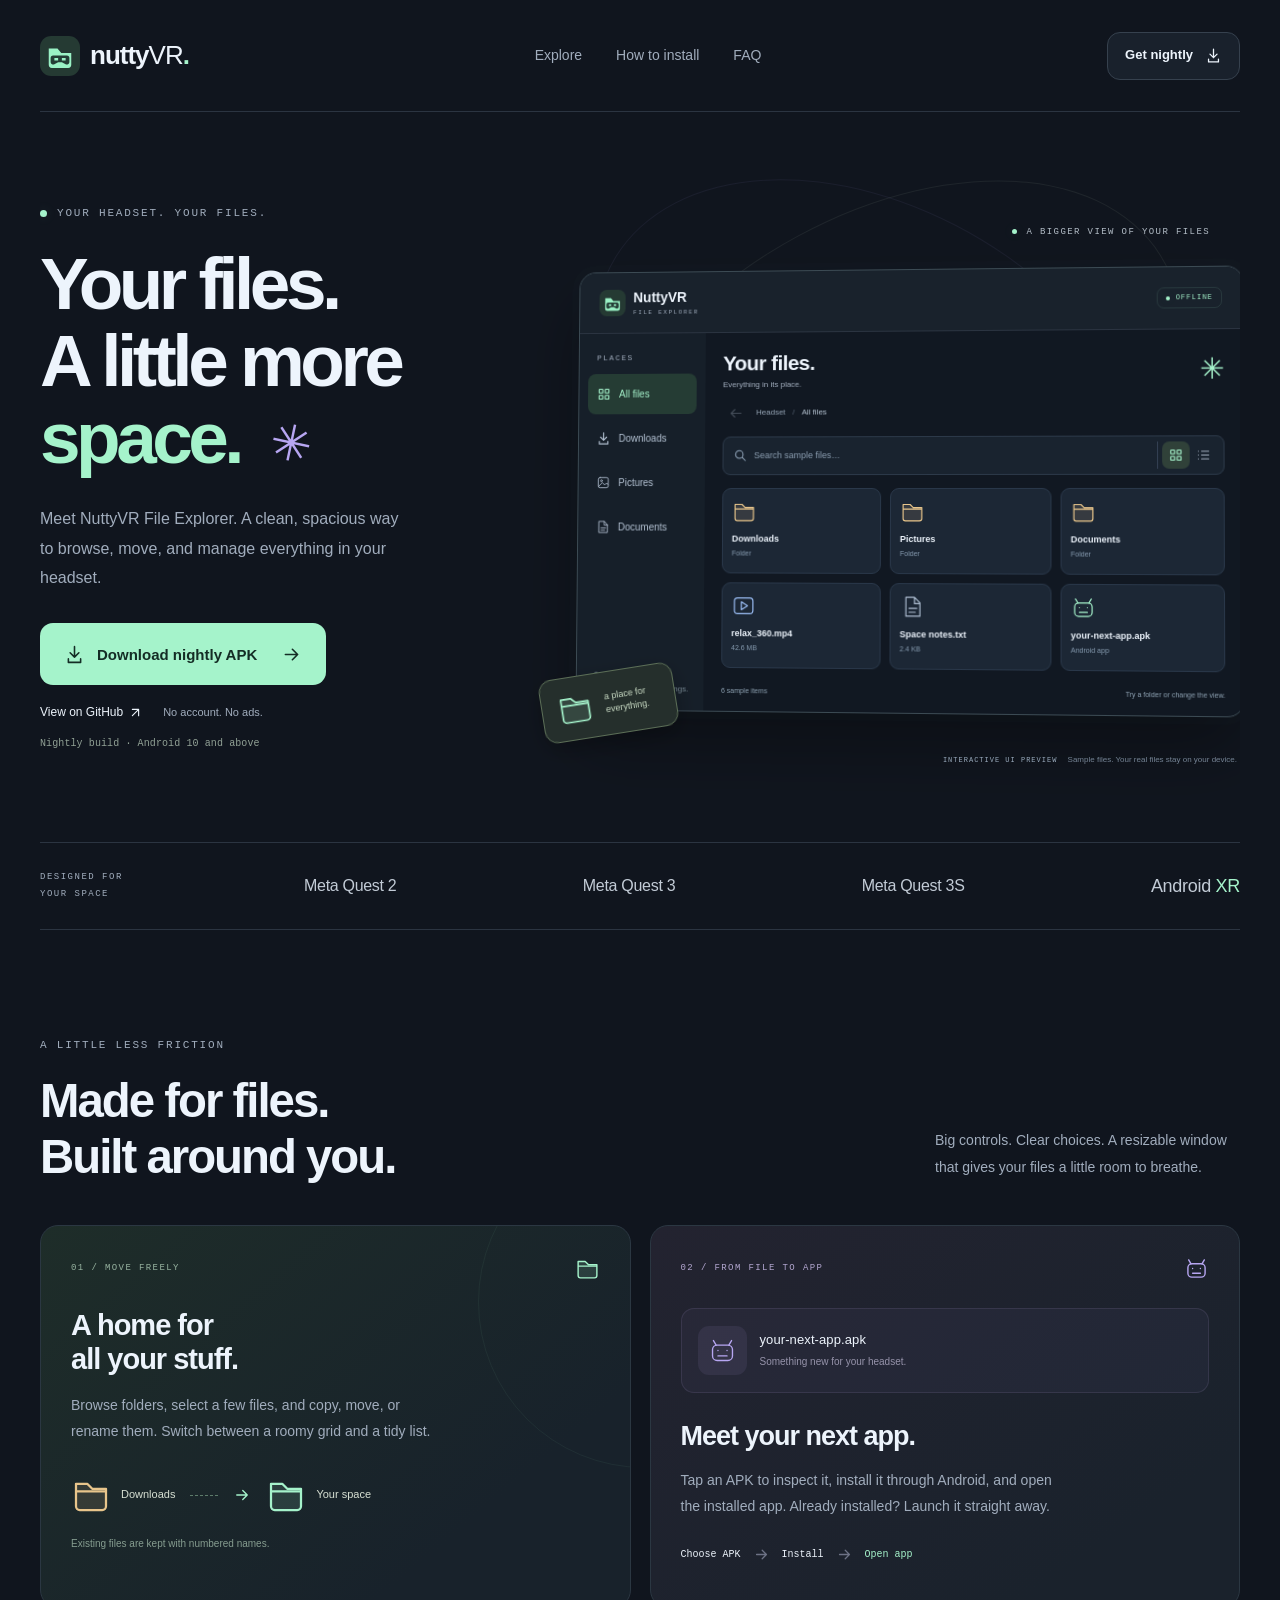
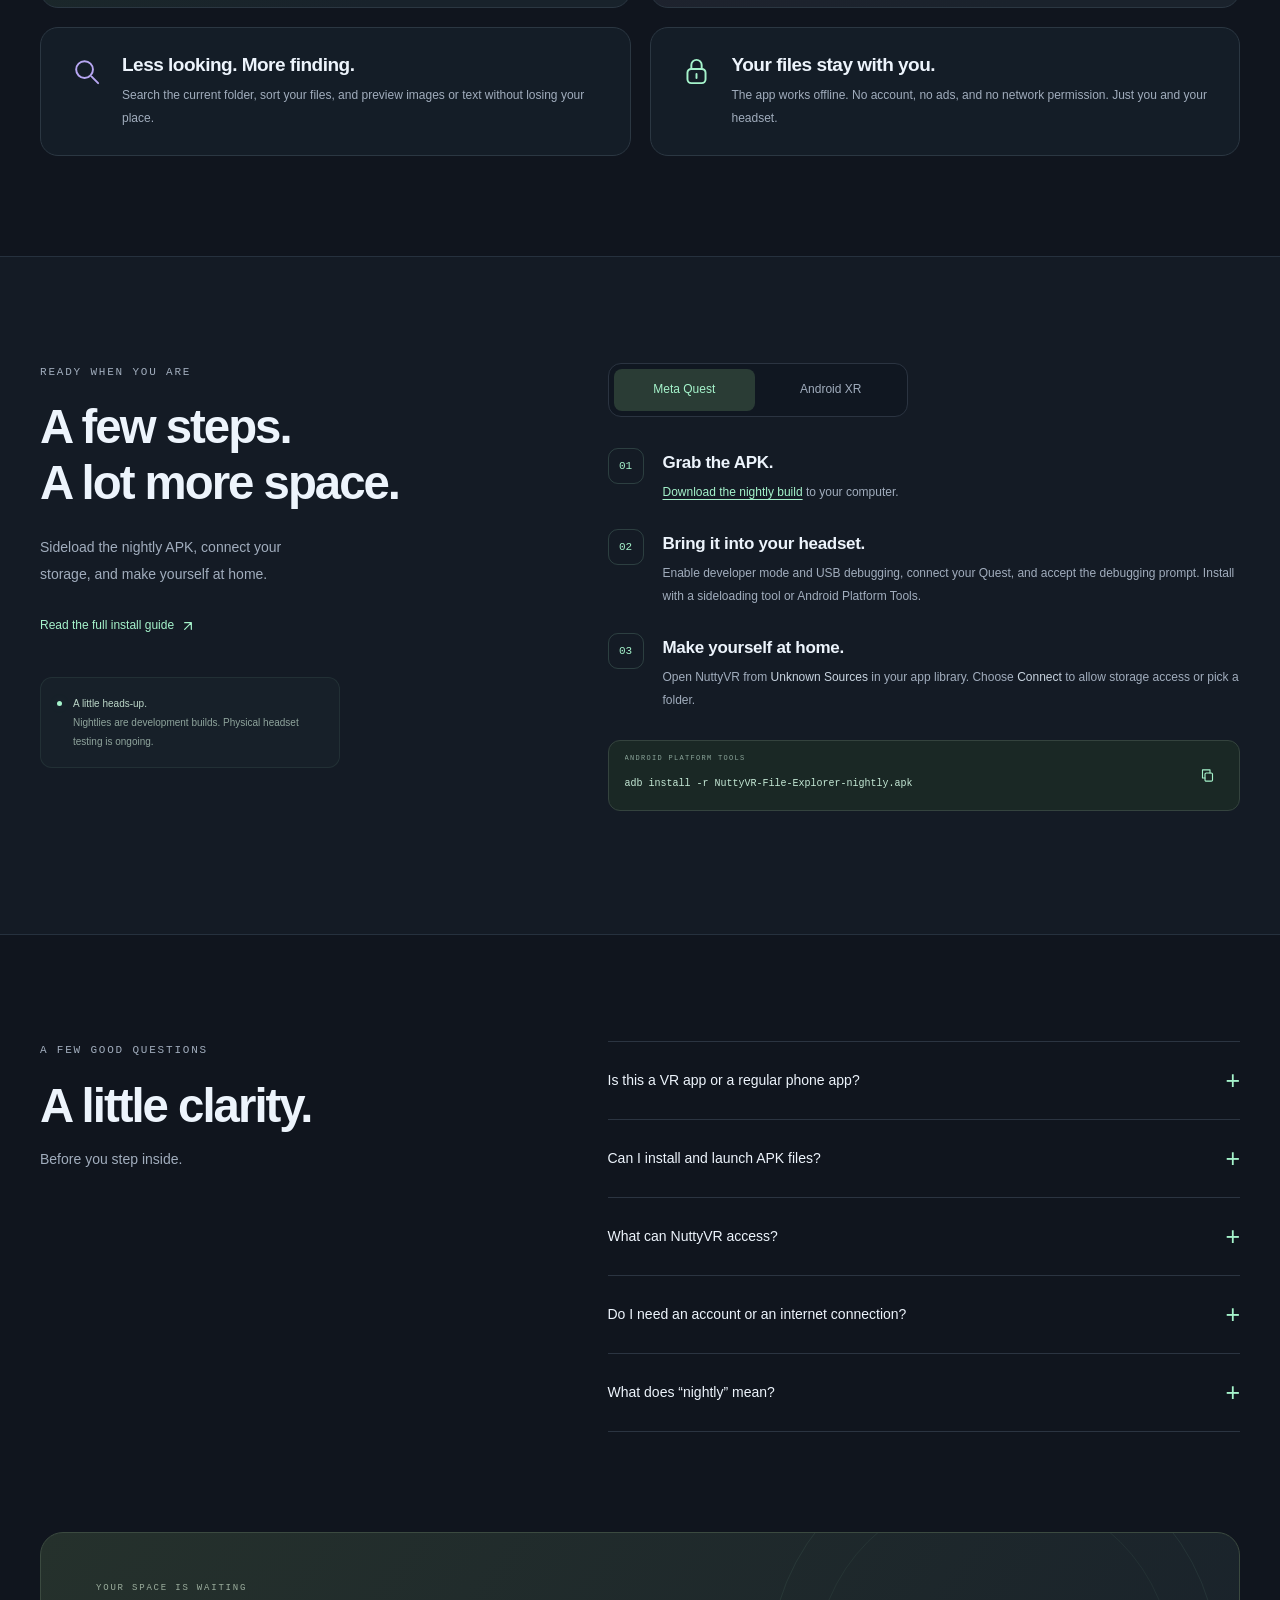
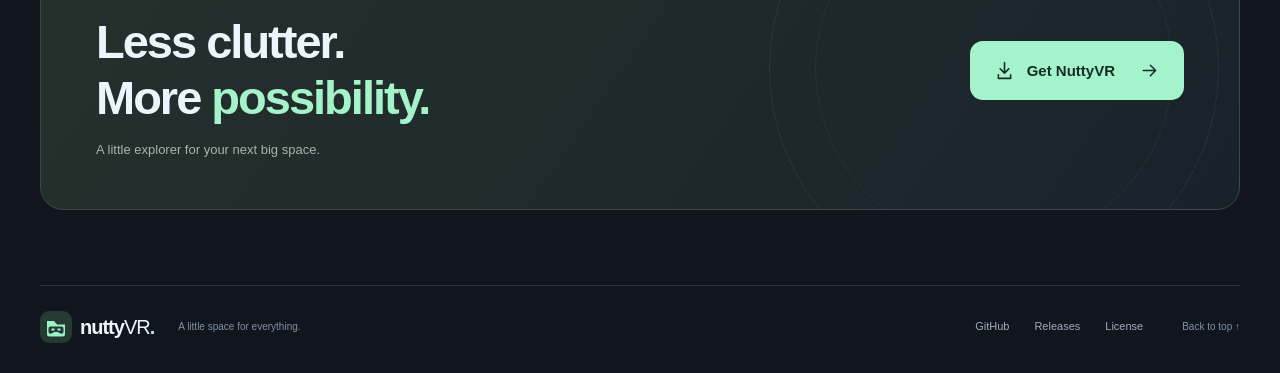
==== website/index.html @ d4c32856 "Add NuttyVR download website and GitHub Pages deployment" ====
<!doctype html>
<html lang="en">
<head>
  <meta charset="utf-8">
  <meta name="viewport" content="width=device-width, initial-scale=1">
  <meta name="theme-color" content="#10151e">
  <meta name="description" content="Meet NuttyVR File Explorer. A spacious Android file manager designed for Meta Quest and Android XR, with APK installation, previews, and a clean VR-friendly interface.">
  <meta property="og:type" content="website">
  <meta property="og:title" content="NuttyVR File Explorer — a little more space.">
  <meta property="og:description" content="Your headset. Your files. Download the NuttyVR nightly APK and make a little room for everything.">
  <meta property="og:url" content="https://nuttyinc578.github.io/the-nuttyVR-file-explore/">
  <meta name="twitter:card" content="summary">
  <meta http-equiv="Content-Security-Policy" content="default-src 'self'; script-src 'self'; style-src 'self'; img-src 'self' data:; connect-src https://api.github.com; base-uri 'self'; form-action 'none'">
  <title>NuttyVR File Explorer — a little more space.</title>
  <link rel="canonical" href="https://nuttyinc578.github.io/the-nuttyVR-file-explore/">
  <link rel="icon" href="assets/mark.svg" type="image/svg+xml">
  <link rel="stylesheet" href="styles.css">
  <script src="app.js" defer></script>
</head>
<body>
  <a class="skip-link" href="#main">Skip to content</a>
  <svg class="svg-library" xmlns="http://www.w3.org/2000/svg" aria-hidden="true">
    <symbol id="i-arrow" viewBox="0 0 24 24"><path d="M5 12h14m-6-6 6 6-6 6"/></symbol>
    <symbol id="i-external" viewBox="0 0 24 24"><path d="M7 17 17 7M7 7h10v10"/></symbol>
    <symbol id="i-download" viewBox="0 0 24 24"><path d="M12 3v12m-5-5 5 5 5-5M5 17v4h14v-4"/></symbol>
    <symbol id="i-folder" viewBox="0 0 32 32"><path class="icon-fill" d="M4 7h9l4 4h11v14a3 3 0 0 1-3 3H7a3 3 0 0 1-3-3Z"/><path d="M4 13h24M4 10V7h9l4 4h11v14a3 3 0 0 1-3 3H7a3 3 0 0 1-3-3Z"/></symbol>
    <symbol id="i-image" viewBox="0 0 32 32"><rect x="5" y="5" width="22" height="22" rx="4"/><circle cx="12" cy="12" r="2"/><path d="m6 24 8-8 5 5 4-4 4 4"/></symbol>
    <symbol id="i-video" viewBox="0 0 32 32"><rect x="4" y="6" width="24" height="20" rx="4"/><path d="m13 11 8 5-8 5Z"/></symbol>
    <symbol id="i-file" viewBox="0 0 32 32"><path d="M8 4h11l7 7v17H8ZM19 4v8h7M12 18h10m-10 5h8"/></symbol>
    <symbol id="i-apk" viewBox="0 0 32 32"><rect x="5" y="10" width="22" height="17" rx="5"/><path d="m9 10-3-5m17 5 3-5M11 16h.01M21 16h.01M11 22h10"/></symbol>
    <symbol id="i-search" viewBox="0 0 24 24"><circle cx="10.5" cy="10.5" r="6.5"/><path d="m16 16 5 5"/></symbol>
    <symbol id="i-grid" viewBox="0 0 24 24"><rect x="4" y="4" width="6" height="6" rx="1"/><rect x="14" y="4" width="6" height="6" rx="1"/><rect x="4" y="14" width="6" height="6" rx="1"/><rect x="14" y="14" width="6" height="6" rx="1"/></symbol>
    <symbol id="i-list" viewBox="0 0 24 24"><path d="M9 6h11M9 12h11M9 18h11M4 6h.01M4 12h.01M4 18h.01"/></symbol>
    <symbol id="i-back" viewBox="0 0 24 24"><path d="M20 12H4m6-6-6 6 6 6"/></symbol>
    <symbol id="i-copy" viewBox="0 0 24 24"><rect x="8" y="8" width="12" height="13" rx="2"/><path d="M16 8V3H4v13h4"/></symbol>
    <symbol id="i-check" viewBox="0 0 24 24"><path d="m5 12 4 4L19 6"/></symbol>
    <symbol id="i-lock" viewBox="0 0 24 24"><rect x="5" y="10" width="14" height="11" rx="3"/><path d="M8 10V7a4 4 0 0 1 8 0v3M12 14v3"/></symbol>
    <symbol id="i-github" viewBox="0 0 24 24"><path d="M9 19c-4 1-4-2-6-2m12 5v-4a3.4 3.4 0 0 0-1-2.6c3.3-.4 6.7-1.6 6.7-7.2a5.5 5.5 0 0 0-1.5-3.8 5.1 5.1 0 0 0-.1-3.8S17.9.2 15 2a13 13 0 0 0-6 0C6.1.2 4.9.6 4.9.6a5.1 5.1 0 0 0-.1 3.8 5.5 5.5 0 0 0-1.5 3.8c0 5.6 3.4 6.8 6.7 7.2A3.4 3.4 0 0 0 9 18v4" transform="translate(1 1) scale(.91)"/></symbol>
  </svg>

  <header class="site-header wrap">
    <a class="brand" href="#" aria-label="NuttyVR home"><img src="assets/mark.svg" width="40" height="40" alt=""><span>nutty<span class="brand-vr">VR</span><span class="brand-dot">.</span></span></a>
    <nav class="main-nav" aria-label="Main navigation"><a href="#explore">Explore</a><a href="#install">How to install</a><a href="#questions">FAQ</a></nav>
    <a class="button button-small button-outline" href="https://github.com/nuttyinc578/the-nuttyVR-file-explore/releases/download/nightly/NuttyVR-File-Explorer-nightly.apk">Get nightly <svg class="icon" aria-hidden="true"><use href="#i-download"/></svg></a>
  </header>

  <main id="main">
    <section class="hero wrap" aria-labelledby="hero-title">
      <div class="hero-copy">
        <p class="eyebrow"><span class="status-dot"></span> YOUR HEADSET. YOUR FILES.</p>
        <h1 id="hero-title">Your files.<br>A little more<br><span class="mint">space.</span><span class="spark" aria-hidden="true">✳</span></h1>
        <p class="hero-description">Meet NuttyVR File Explorer. A clean, spacious way to browse, move, and manage everything in your headset.</p>
        <a class="button button-primary hero-download" href="https://github.com/nuttyinc578/the-nuttyVR-file-explore/releases/download/nightly/NuttyVR-File-Explorer-nightly.apk"><svg class="icon" aria-hidden="true"><use href="#i-download"/></svg> Download nightly APK <svg class="icon end-arrow" aria-hidden="true"><use href="#i-arrow"/></svg></a>
        <div class="hero-links"><a href="https://github.com/nuttyinc578/the-nuttyVR-file-explore">View on GitHub <svg class="icon" aria-hidden="true"><use href="#i-external"/></svg></a><span>No account. No ads.</span></div>
        <p class="release-meta" data-release-meta>Nightly build · Android 10 and above</p>
      </div>

      <div class="hero-visual">
        <div class="orbit orbit-one" aria-hidden="true"></div><div class="orbit orbit-two" aria-hidden="true"></div>
        <div class="floating-label"><span class="status-dot"></span> A BIGGER VIEW OF YOUR FILES</div>
        <div class="explorer-window" aria-label="Interactive NuttyVR interface preview with sample files">
          <div class="window-header"><div class="preview-brand"><img src="assets/mark.svg" width="27" height="27" alt=""><span>NuttyVR <small>FILE EXPLORER</small></span></div><span class="offline-pill"><span class="status-dot"></span> OFFLINE</span></div>
          <div class="window-body">
            <aside class="preview-sidebar" aria-label="Sample locations"><p class="preview-label">PLACES</p><button type="button" class="place active" data-place="root" aria-pressed="true"><svg class="icon" aria-hidden="true"><use href="#i-grid"/></svg>All files</button><button type="button" class="place" data-place="downloads" aria-pressed="false"><svg class="icon" aria-hidden="true"><use href="#i-download"/></svg>Downloads</button><button type="button" class="place" data-place="pictures" aria-pressed="false"><svg class="icon" aria-hidden="true"><use href="#i-image"/></svg>Pictures</button><button type="button" class="place" data-place="documents" aria-pressed="false"><svg class="icon" aria-hidden="true"><use href="#i-file"/></svg>Documents</button><div class="preview-local"><svg class="icon" aria-hidden="true"><use href="#i-lock"/></svg><span>On your headset.<br>Right where it belongs.</span></div></aside>
            <div class="preview-main">
              <div class="preview-heading"><div><h2>Your files.</h2><p>Everything in its place.</p></div><span class="preview-accent" aria-hidden="true">✳</span></div>
              <div class="preview-path"><button type="button" class="icon-button" data-demo-back aria-label="Back to all sample files" disabled><svg class="icon" aria-hidden="true"><use href="#i-back"/></svg></button><span>Headset <span class="path-divider">/</span> <strong data-demo-path>All files</strong></span></div>
              <div class="preview-search"><svg class="icon" aria-hidden="true"><use href="#i-search"/></svg><label class="sr-only" for="demo-search">Search sample files in this folder</label><input id="demo-search" type="search" placeholder="Search sample files…" autocomplete="off" maxlength="100"><div class="view-toggle" aria-label="Preview layout"><button type="button" class="icon-button active" data-view="grid" aria-label="Grid view" aria-pressed="true"><svg class="icon" aria-hidden="true"><use href="#i-grid"/></svg></button><button type="button" class="icon-button" data-view="list" aria-label="List view" aria-pressed="false"><svg class="icon" aria-hidden="true"><use href="#i-list"/></svg></button></div></div>
              <div class="file-grid" data-demo-grid><div class="preview-placeholder">A little room for everything.</div></div>
              <div class="preview-footer"><span data-demo-count>Sample files</span><span data-demo-hint>Try a folder or change the view.</span></div>
              <p class="sr-only" data-demo-announcement aria-live="polite" aria-atomic="true"></p>
              <noscript><p class="preview-noscript">Enable JavaScript to try the sample browser. APK downloads work without it.</p></noscript>
            </div>
          </div>
        </div>
        <div class="floating-folder" aria-hidden="true"><svg class="folder-sticker"><use href="#i-folder"/></svg><span>a place for<br>everything.</span></div>
        <p class="preview-caption"><span>INTERACTIVE UI PREVIEW</span> Sample files. Your real files stay on your device.</p>
      </div>
    </section>

    <div class="compatibility wrap"><span class="compatibility-label">DESIGNED FOR YOUR SPACE</span><div class="device-list"><span>Meta Quest 2</span><span>Meta Quest 3</span><span>Meta Quest 3S</span><span class="device-xr">Android <b>XR</b></span></div></div>

    <section class="features wrap section" id="explore" aria-labelledby="features-title">
      <div class="section-heading"><div><p class="eyebrow">A LITTLE LESS FRICTION</p><h2 id="features-title">Made for files.<br>Built around you.</h2></div><p>Big controls. Clear choices. A resizable window that gives your files a little room to breathe.</p></div>
      <div class="feature-layout">
        <article class="feature feature-main"><div class="feature-top"><span class="feature-number">01 / MOVE FREELY</span><svg class="icon" aria-hidden="true"><use href="#i-folder"/></svg></div><h3>A home for<br>all your stuff.</h3><p>Browse folders, select a few files, and copy, move, or rename them. Switch between a roomy grid and a tidy list.</p><div class="file-flow" aria-hidden="true"><div class="flow-folder"><svg><use href="#i-folder"/></svg><span>Downloads</span></div><span class="flow-line"></span><svg class="flow-arrow"><use href="#i-arrow"/></svg><div class="flow-folder destination"><svg><use href="#i-folder"/></svg><span>Your space</span></div></div><p class="feature-footnote">Existing files are kept with numbered names.</p></article>
        <article class="feature feature-apk"><div class="feature-top"><span class="feature-number">02 / FROM FILE TO APP</span><svg class="icon" aria-hidden="true"><use href="#i-apk"/></svg></div><div class="apk-file" aria-hidden="true"><div class="apk-file-icon"><svg><use href="#i-apk"/></svg></div><span>your-next-app.apk<small>Something new for your headset.</small></span></div><h3>Meet your next app.</h3><p>Tap an APK to inspect it, install it through Android, and open the installed app. Already installed? Launch it straight away.</p><div class="apk-steps"><span>Choose APK</span><svg class="icon" aria-hidden="true"><use href="#i-arrow"/></svg><span>Install</span><svg class="icon" aria-hidden="true"><use href="#i-arrow"/></svg><span class="mint">Open app</span></div></article>
        <article class="feature feature-compact"><svg class="feature-icon lavender" aria-hidden="true"><use href="#i-search"/></svg><div><h3>Less looking. More finding.</h3><p>Search the current folder, sort your files, and preview images or text without losing your place.</p></div></article>
        <article class="feature feature-compact"><svg class="feature-icon mint" aria-hidden="true"><use href="#i-lock"/></svg><div><h3>Your files stay with you.</h3><p>The app works offline. No account, no ads, and no network permission. Just you and your headset.</p></div></article>
      </div>
    </section>

    <section class="install-section section" id="install" aria-labelledby="install-title"><div class="wrap install-layout"><div class="install-intro"><p class="eyebrow">READY WHEN YOU ARE</p><h2 id="install-title">A few steps.<br>A lot more space.</h2><p>Sideload the nightly APK, connect your storage, and make yourself at home.</p><a class="text-link" href="https://github.com/nuttyinc578/the-nuttyVR-file-explore/blob/main/README.md">Read the full install guide <svg class="icon" aria-hidden="true"><use href="#i-external"/></svg></a><div class="nightly-note"><span class="status-dot"></span><p><strong>A little heads-up.</strong> Nightlies are development builds. Physical headset testing is ongoing.</p></div></div>
      <div class="install-guide"><div class="platform-tabs" role="tablist" aria-label="Installation platform"><button type="button" id="quest-tab" role="tab" aria-selected="true" aria-controls="quest-guide" data-platform="quest">Meta Quest</button><button type="button" id="xr-tab" role="tab" aria-selected="false" aria-controls="xr-guide" data-platform="xr">Android XR</button></div>
        <div id="quest-guide" class="platform-guide" role="tabpanel" aria-labelledby="quest-tab" tabindex="0"><ol class="install-steps"><li><span class="step-number">01</span><div><h3>Grab the APK.</h3><p><a href="https://github.com/nuttyinc578/the-nuttyVR-file-explore/releases/download/nightly/NuttyVR-File-Explorer-nightly.apk">Download the nightly build</a> to your computer.</p></div></li><li><span class="step-number">02</span><div><h3>Bring it into your headset.</h3><p>Enable developer mode and USB debugging, connect your Quest, and accept the debugging prompt. Install with a sideloading tool or Android Platform Tools.</p></div></li><li><span class="step-number">03</span><div><h3>Make yourself at home.</h3><p>Open NuttyVR from <strong>Unknown Sources</strong> in your app library. Choose <strong>Connect</strong> to allow storage access or pick a folder.</p></div></li></ol></div>
        <div id="xr-guide" class="platform-guide" role="tabpanel" aria-labelledby="xr-tab" tabindex="0"><ol class="install-steps"><li><span class="step-number">01</span><div><h3>Download your explorer.</h3><p>Save the <a href="https://github.com/nuttyinc578/the-nuttyVR-file-explore/releases/download/nightly/NuttyVR-File-Explorer-nightly.apk">nightly APK</a> on your computer.</p></div></li><li><span class="step-number">02</span><div><h3>Sideload with Android tools.</h3><p>Enable developer options and USB debugging on your headset, accept the computer connection, and install the APK with Android Platform Tools.</p></div></li><li><span class="step-number">03</span><div><h3>Open up your space.</h3><p>Launch NuttyVR from your headset’s app library. It opens as a resizable Android panel. Connect shared storage or choose a specific folder.</p></div></li></ol></div>
        <div class="command-box"><div><span class="command-label">ANDROID PLATFORM TOOLS</span><code id="install-command">adb install -r NuttyVR-File-Explorer-nightly.apk</code></div><button type="button" class="icon-button copy-button" data-copy aria-label="Copy APK installation command"><svg class="icon" aria-hidden="true"><use href="#i-copy"/></svg></button></div><p class="copy-status" data-copy-status role="status" aria-live="polite"></p>
      </div></div></section>

    <section class="faq wrap section" id="questions" aria-labelledby="faq-title"><div><p class="eyebrow">A FEW GOOD QUESTIONS</p><h2 id="faq-title">A little clarity.</h2><p>Before you step inside.</p></div><div class="faq-list"><details><summary>Is this a VR app or a regular phone app?<span aria-hidden="true">+</span></summary><p>NuttyVR is an Android APK designed for a floating, resizable window inside a headset. The interface uses large controls and the headset’s system pointer, controller, or hand input. This version is a 2D panel in VR, with device testing still needed across supported headsets.</p></details><details><summary>Can I install and launch APK files?<span aria-hidden="true">+</span></summary><p>Yes. Tap a standalone <code>.apk</code> file in NuttyVR, choose Install APK, allow installation if prompted, and confirm Android’s installer. Then choose Open app. APK bundles such as <code>.apks</code> and <code>.xapk</code> are not supported.</p></details><details><summary>What can NuttyVR access?<span aria-hidden="true">+</span></summary><p>You choose. Grant shared-storage access or use Android’s folder picker for a specific folder. USB storage can appear if the headset exposes it. Android’s restrictions on private app folders, including Android/data and Android/obb, still apply.</p></details><details><summary>Do I need an account or an internet connection?<span aria-hidden="true">+</span></summary><p>No. Download the APK here, then use the app offline. NuttyVR has no account requirement, ads, or network permission. The website uses GitHub to provide downloads and release information.</p></details><details><summary>What does “nightly” mean?<span aria-hidden="true">+</span></summary><p>A nightly is a development build that can change as the project grows. This download is the latest published nightly. Check the <a href="https://github.com/nuttyinc578/the-nuttyVR-file-explore/releases/tag/nightly">release notes</a> for its source and build details, and use disposable files when trying new file operations.</p></details></div></section>

    <section class="closing wrap"><div class="closing-orbit" aria-hidden="true"></div><div><p class="eyebrow">YOUR SPACE IS WAITING</p><h2>Less clutter.<br>More <span class="mint">possibility.</span></h2><p>A little explorer for your next big space.</p></div><a class="button button-primary" href="https://github.com/nuttyinc578/the-nuttyVR-file-explore/releases/download/nightly/NuttyVR-File-Explorer-nightly.apk"><svg class="icon" aria-hidden="true"><use href="#i-download"/></svg> Get NuttyVR <svg class="icon end-arrow" aria-hidden="true"><use href="#i-arrow"/></svg></a></section>
  </main>

  <footer class="site-footer wrap"><a class="brand footer-brand" href="#"><img src="assets/mark.svg" width="32" height="32" alt=""><span>nutty<span class="brand-vr">VR</span><span class="brand-dot">.</span></span></a><p>A little space for everything.</p><nav aria-label="Project links"><a href="https://github.com/nuttyinc578/the-nuttyVR-file-explore">GitHub</a><a href="https://github.com/nuttyinc578/the-nuttyVR-file-explore/releases/tag/nightly">Releases</a><a href="https://github.com/nuttyinc578/the-nuttyVR-file-explore/blob/main/LICENSE">License</a></nav><a class="back-to-top" href="#main">Back to top ↑</a></footer>
</body>
</html>
---- website/styles.css ----
@charset "UTF-8";
:root{color-scheme:dark;--bg:#10151e;--panel:#171e29;--panel-light:#1d2734;--text:#edf4fc;--muted:#a1adbd;--mint:#a5f3cb;--line:#2b3441;--lavender:#b7a6f2;--font:Inter,"Avenir Next","Segoe UI",sans-serif;--mono:ui-monospace,SFMono-Regular,Consolas,monospace}
*{box-sizing:border-box}html{scroll-behavior:smooth;scroll-padding-top:35px}body{margin:0;background:var(--bg);color:var(--text);font-family:var(--font);font-size:16px;line-height:1.6;-webkit-font-smoothing:antialiased}a{color:inherit;text-decoration:none}button,input{font:inherit}button,a,input,summary{-webkit-tap-highlight-color:transparent}button{color:inherit}button,a{touch-action:manipulation}button{cursor:pointer}button:disabled{cursor:default;opacity:.35}a:focus-visible,button:focus-visible,input:focus-visible,summary:focus-visible,[tabindex]:focus-visible{outline:3px solid var(--mint);outline-offset:5px}button:focus-visible{outline-offset:2px}button,input{border:0}svg{fill:none;stroke:currentColor;stroke-width:1.8;stroke-linecap:round;stroke-linejoin:round}.icon{width:21px;height:21px;flex-shrink:0;vertical-align:middle}.svg-library{position:absolute;width:0;height:0;overflow:hidden}.sr-only{position:absolute;width:1px;height:1px;margin:-1px;padding:0;overflow:hidden;clip:rect(0,0,0,0);white-space:nowrap;border:0}.wrap{width:min(1240px,calc(100% - 80px));margin-inline:auto}.skip-link{position:absolute;top:-80px;left:20px;padding:12px 20px;background:var(--mint);color:var(--bg);z-index:10;border-radius:8px}.skip-link:focus{top:12px}.site-header{min-height:112px;display:flex;align-items:center;justify-content:space-between;border-bottom:1px solid var(--line);gap:30px}.brand{display:inline-flex;align-items:center;gap:10px;font-size:26px;font-weight:750;letter-spacing:-1px;white-space:nowrap}.brand img{flex-shrink:0}.brand-vr{font-weight:500}.brand-dot{color:var(--mint)}.main-nav{display:flex;gap:34px;color:var(--muted);font-size:14px}.main-nav a:hover,.site-footer a:hover{color:var(--mint)}.button{min-height:59px;display:inline-flex;align-items:center;justify-content:center;gap:12px;padding:14px 23px;border:1px solid transparent;border-radius:13px;font-size:15px;font-weight:650;line-height:1.4;transition:background .18s,transform .18s;white-space:nowrap}.button:hover{transform:translateY(-2px)}.button-primary{background:var(--mint);color:#142d25}.button-primary:hover{background:#c2ffdf}.button-outline{background:#19212c;border-color:#36414e}.button-outline:hover{background:#24332f;border-color:#689c83}.button-small{min-height:48px;font-size:13px;padding:10px 17px}.button-small .icon{width:17px;height:17px}.end-arrow{margin-left:12px}.eyebrow{font-family:var(--mono);font-size:11px;font-weight:500;letter-spacing:1.8px;line-height:1.7;color:var(--muted);display:flex;align-items:center;gap:10px;margin:0 0 24px}.status-dot{display:inline-block;width:7px;height:7px;border-radius:50%;background:var(--mint);flex-shrink:0;box-shadow:0 0 12px #a5f3cb22}.mint{color:var(--mint)}.lavender{color:var(--lavender)}
.hero{display:grid;grid-template-columns:.87fr 1.13fr;align-items:center;gap:30px;padding-top:74px;padding-bottom:70px;min-height:730px;position:relative}.hero-copy{position:relative;z-index:1}.hero h1{font-size:clamp(54px,5.7vw,82px);font-weight:650;letter-spacing:-4.5px;line-height:1.05;margin:0 0 28px;position:relative}.spark{font-size:50px;font-weight:400;display:inline-block;color:var(--lavender);margin-left:30px;vertical-align:middle;transform:rotate(12deg)}.hero-description{color:var(--muted);font-size:16px;line-height:1.85;max-width:370px;margin:0 0 30px}.hero-download{min-height:62px}.hero-links{display:flex;align-items:center;gap:20px;margin-top:18px;font-size:12px;color:var(--muted)}.hero-links a{color:var(--text);display:flex;gap:5px;align-items:center}.hero-links a:hover{color:var(--mint)}.hero-links .icon{width:15px;height:15px}.hero-links>span{font-size:11px}.release-meta{font-family:var(--mono);font-size:10px;color:#91a195;letter-spacing:.1px;margin:14px 0 0;min-height:18px}
.hero-visual{position:relative;min-width:0;padding:68px 0 46px;margin-left:-8px}.hero-visual:before{content:"";position:absolute;inset:10% -4%;z-index:-1;background:radial-gradient(ellipse at 56% 50%,#7fa98e16,transparent 66%)}.orbit{position:absolute;pointer-events:none;border:1px solid #a1b2a119;border-radius:50%;z-index:-1}.orbit-one{width:660px;height:420px;left:-20px;top:20px;transform:rotate(-32deg)}.orbit-two{width:610px;height:410px;left:0;top:10px;transform:rotate(31deg);border-color:#b7a6f211}.floating-label{position:absolute;right:30px;top:25px;color:#b3bdc7;font-family:var(--mono);font-size:9px;letter-spacing:1.4px;display:flex;align-items:center;gap:9px}.floating-label .status-dot{width:5px;height:5px}.explorer-window{background:#111822;border:1px solid #3c4b54;border-radius:17px;box-shadow:0 32px 70px #0005,0 0 0 7px #a5f3cb03;overflow:hidden;position:relative;transform:perspective(1800px) rotateY(-5deg) rotateX(2deg)}.window-header{height:62px;display:flex;align-items:center;justify-content:space-between;padding:0 20px;background:#19222c;border-bottom:1px solid var(--line)}.preview-brand{display:flex;align-items:center;gap:8px;line-height:1.25;font-size:14px;font-weight:650}.preview-brand small{display:block;font-family:var(--mono);font-size:6px;font-weight:400;letter-spacing:1.6px;color:var(--muted);margin-top:3px}.offline-pill{display:flex;align-items:center;gap:6px;font-family:var(--mono);font-size:7px;letter-spacing:1px;color:var(--mint);border:1px solid #a5f3cb1a;border-radius:7px;padding:4px 8px}.offline-pill .status-dot{width:4px;height:4px}.window-body{display:grid;grid-template-columns:130px minmax(0,1fr);min-height:345px}.preview-sidebar{background:#161f29;padding:20px 9px 12px;display:flex;flex-direction:column}.preview-label{font:8px var(--mono);letter-spacing:1.5px;color:var(--muted);margin:0 9px 12px}.place{display:flex;align-items:center;gap:8px;padding:10px 9px;min-height:41px;border-radius:8px;background:transparent;text-align:left;font-size:10px;color:#b3c1d2;margin-bottom:4px}.place .icon{width:15px;height:15px}.place.active{background:#253c34;color:var(--mint)}.place:hover{background:#293743}.place.active:hover{background:#2b483d}.preview-local{display:flex;gap:7px;align-items:flex-start;color:#7e909c;font-size:8px;line-height:1.7;margin:auto 5px 2px;padding-top:24px}.preview-local .icon{width:12px;height:12px;margin-top:2px}.preview-main{padding:19px 18px 0;min-width:0}.preview-heading{display:flex;justify-content:space-between;align-items:center}.preview-heading h2{font-size:21px;line-height:1.1;letter-spacing:-.6px;margin:0;font-weight:650}.preview-heading p{font-size:8px;color:var(--muted);margin:5px 0 0}.preview-accent{color:var(--mint);font-size:29px;line-height:1}.preview-path{display:flex;align-items:center;gap:7px;font-size:8px;color:#95a4b5;margin:9px 0 10px}.preview-path strong{color:#b7c5d4;font-weight:500}.path-divider{padding:0 5px;color:#536171}.icon-button{min-width:32px;min-height:32px;background:transparent;color:var(--muted);display:inline-flex;justify-content:center;align-items:center;border-radius:7px;padding:6px}.icon-button:hover:not(:disabled){background:#2a3948;color:var(--text)}.icon-button .icon{width:15px;height:15px}.preview-path .icon-button{min-width:27px;min-height:26px;padding:5px}.preview-search{display:flex;align-items:center;gap:7px;background:#19232f;border:1px solid #2c3949;border-radius:8px;padding:0 6px 0 10px;min-height:39px;margin-bottom:13px}.preview-search>.icon{width:14px;height:14px;color:#90a4b9}.preview-search input{width:100%;min-width:0;background:transparent;color:var(--text);font-size:9px;min-height:33px;padding:6px 0;outline-offset:1px}.preview-search input::placeholder{color:#8c9fb2}.preview-search input::-webkit-search-cancel-button{cursor:pointer}.view-toggle{display:flex;align-items:center;border-left:1px solid #334053;padding-left:4px}.view-toggle .icon-button{min-width:27px;min-height:26px}.icon-button.active{background:#304139;color:var(--mint)}.file-grid{display:grid;grid-template-columns:repeat(3,minmax(0,1fr));gap:9px;min-height:186px;align-content:start}.demo-file{background:#1c2735;border:1px solid #293749;border-radius:9px;min-width:0;min-height:86px;padding:10px 9px 8px;text-align:left;display:flex;flex-direction:column;gap:0;transition:border-color .16s,background .16s}.demo-file:hover{background:#263648;border-color:#62746e}.demo-file.selected{border-color:var(--mint);background:#253e35}.demo-file .file-icon{width:25px;height:25px;color:#e8c58b;stroke-width:1.5;margin-bottom:8px}.icon-fill{fill:currentColor;fill-opacity:.13;stroke:none}.demo-file.image .file-icon{color:var(--lavender)}.demo-file.video .file-icon{color:#9cbff7}.demo-file.apk .file-icon{color:var(--mint)}.demo-file.file .file-icon{color:#acbcd0}.demo-file strong{font-size:9px;font-weight:550;overflow:hidden;text-overflow:ellipsis;white-space:nowrap;max-width:100%}.demo-file small{font-size:7px;color:#879cb1;line-height:1.6;margin-top:2px}.file-grid.list-view{display:flex;flex-direction:column;gap:4px;max-height:186px;overflow:auto;padding-right:3px}.file-grid.list-view .demo-file{flex-direction:row;align-items:center;gap:8px;min-height:42px;flex-shrink:0;padding:6px 9px}.file-grid.list-view .file-icon{width:22px;height:22px;margin:0;flex-shrink:0}.file-grid.list-view .demo-file strong{flex:1}.file-grid.list-view .demo-file small{font-size:7px;white-space:nowrap}.preview-footer{display:flex;justify-content:space-between;gap:8px;font-size:7px;color:#8ca0b1;padding:12px 0 11px;min-height:38px}.preview-footer span:nth-child(2){overflow:hidden;text-overflow:ellipsis;white-space:nowrap;max-width:75%;text-align:right}.preview-placeholder{grid-column:1/-1;align-self:center;text-align:center;color:var(--muted);font-size:12px;padding:55px 5px}.preview-noscript{font-size:10px;color:var(--muted)}.floating-folder{position:absolute;bottom:23px;left:-30px;width:135px;background:#252f2c;border:1px solid #5c6f57;border-radius:13px;padding:13px 15px;display:flex;align-items:center;gap:12px;transform:rotate(-9deg);box-shadow:0 8px 25px #0004;pointer-events:none}.folder-sticker{width:36px;height:36px;stroke-width:1.5;color:var(--mint);flex-shrink:0}.floating-folder span{font-size:9px;line-height:1.4;color:#c9dbc4}.preview-caption{text-align:right;position:absolute;left:20px;right:3px;bottom:-8px;color:#758394;font-size:8px;margin:0}.preview-caption>span{color:#9aabbd;font:7px var(--mono);letter-spacing:1px;margin-right:8px}
.compatibility{display:flex;align-items:center;justify-content:space-between;gap:25px;border-top:1px solid var(--line);border-bottom:1px solid var(--line);padding-block:26px}.compatibility-label{font:9px var(--mono);letter-spacing:1.5px;color:var(--muted);max-width:110px;line-height:1.9}.device-list{display:flex;align-items:center;justify-content:space-between;gap:38px;width:78%;color:#c2cbd6;font-size:16px;font-weight:500;letter-spacing:-.3px}.device-xr{font-size:18px;white-space:nowrap}.device-xr b{font-weight:400;color:var(--mint)}.section{padding-top:106px;padding-bottom:100px}.section-heading{display:flex;justify-content:space-between;align-items:flex-end;gap:40px;margin-bottom:40px}.section h2,.closing h2{font-size:clamp(34px,3.7vw,49px);letter-spacing:-2px;line-height:1.18;font-weight:600;margin:0}.section-heading .eyebrow,.install-intro .eyebrow,.faq .eyebrow,.closing .eyebrow{margin-bottom:18px}.section-heading>p{max-width:305px;margin:0 0 4px;color:var(--muted);font-size:14px;line-height:1.9}.feature-layout{display:grid;grid-template-columns:1fr 1fr;gap:19px}.feature{padding:30px;background:#18212b;border:1px solid #2b3742;border-radius:18px;overflow:hidden}.feature-top{display:flex;align-items:center;justify-content:space-between;gap:15px;margin-bottom:27px}.feature-number{font:9px var(--mono);letter-spacing:1.4px;color:#97b3a0}.feature-top>.icon{color:var(--mint);width:25px;height:25px}.feature h3{font-size:29px;font-weight:550;letter-spacing:-1px;line-height:1.2;margin:0 0 16px}.feature p{font-size:14px;line-height:1.85;color:var(--muted);max-width:375px;margin:0}.feature-main{background:linear-gradient(140deg,#1e2d29,#18222b 75%);position:relative;min-height:383px}.feature-main:after{content:"";position:absolute;width:330px;height:330px;border:1px solid #a5f3cb0e;border-radius:50%;right:-180px;top:-90px}.file-flow{display:flex;align-items:center;justify-content:flex-start;gap:15px;padding:30px 0 20px}.flow-folder{display:flex;gap:10px;align-items:center;white-space:nowrap;color:#d7e0d3;font-size:11px}.flow-folder svg{width:40px;height:40px;color:#e8c58b}.flow-folder.destination svg{color:var(--mint)}.flow-line{width:28px;border-top:1px dashed #5d7c6b}.flow-arrow{width:18px;height:18px;color:var(--mint)}.feature p.feature-footnote{font-size:10px;color:#869d90}.feature-apk{background:linear-gradient(145deg,#232330,#1a222c 80%)}.feature-apk .feature-number{color:#b3a7d0}.feature-apk .feature-top>.icon{color:var(--lavender)}.apk-file{display:flex;align-items:center;gap:13px;border:1px solid #73698f3d;background:#b7a6f20b;border-radius:13px;padding:17px 16px;margin-bottom:27px}.apk-file-icon{background:#b7a6f216;padding:10px;border-radius:11px;color:var(--lavender);height:49px}.apk-file-icon svg{width:29px;height:29px;stroke-width:1.5}.apk-file>span{font-size:13px;letter-spacing:.1px}.apk-file small{display:block;color:#9693aa;font-size:10px;margin-top:3px;letter-spacing:0}.feature-apk h3{font-size:27px}.apk-steps{display:flex;align-items:center;gap:12px;font:10px var(--mono);margin-top:26px}.apk-steps>.icon{width:17px;height:17px;color:#6d7285}.feature-compact{display:flex;gap:20px;align-items:flex-start;padding-block:26px;background:#141d27}.feature-icon{width:31px;height:31px;flex-shrink:0;stroke-width:1.5;margin-top:2px}.feature-compact h3{font-size:19px;letter-spacing:-.5px;margin-bottom:8px}.feature-compact p{font-size:12px;max-width:none;line-height:1.85}
.install-section{background:#141b25;border-block:1px solid #26313e}.install-layout{display:grid;grid-template-columns:.85fr 1.15fr;gap:100px}.install-intro>p:not(.eyebrow){font-size:14px;color:var(--muted);max-width:295px;line-height:1.9;margin-top:23px}.text-link{display:inline-flex;align-items:center;gap:6px;font-size:12px;color:var(--mint);margin-top:15px}.text-link .icon{width:16px;height:16px}.text-link:hover{text-decoration:underline;text-underline-offset:4px}.nightly-note{display:flex;align-items:flex-start;gap:11px;margin-top:40px;max-width:300px;padding:16px;background:#a5f3cb06;border:1px solid #a5f3cb12;border-radius:12px}.nightly-note .status-dot{margin-top:7px;width:5px;height:5px}.nightly-note p{margin:0;font-size:10px;line-height:1.9;color:#8fa49c}.nightly-note strong{display:block;color:#bcd7c8;font-weight:500}.platform-tabs{display:flex;gap:5px;background:#101721;border:1px solid var(--line);padding:5px;border-radius:13px;margin-bottom:31px;max-width:300px}.platform-tabs button{min-height:42px;padding:10px 18px;border-radius:8px;flex:1;white-space:nowrap;font-size:12px;background:transparent;color:var(--muted)}.platform-tabs button[aria-selected=true]{background:#2a3c35;color:var(--mint)}.platform-tabs button:hover{background:#23312f}.install-steps{list-style:none;padding:0;margin:0;display:flex;flex-direction:column;gap:25px}.install-steps li{display:flex;gap:19px;align-items:flex-start}.step-number{font:11px var(--mono);color:var(--mint);border:1px solid #a5f3cb2b;border-radius:10px;width:36px;min-width:36px;height:36px;display:flex;align-items:center;justify-content:center}.install-steps h3{margin:1px 0 5px;font-size:17px;font-weight:550;letter-spacing:-.3px}.install-steps p{font-size:12px;line-height:1.9;color:var(--muted);margin:0}.install-steps a{color:var(--mint);text-decoration:underline;text-underline-offset:3px}.install-steps strong{color:#c9d5e1;font-weight:500}.command-box{display:flex;align-items:center;justify-content:space-between;gap:8px;border:1px solid #34433e;background:#1a2825;border-radius:12px;padding:13px 12px 13px 16px;margin-top:29px;min-width:0}.command-box>div{min-width:0;overflow-x:auto;padding-bottom:3px}.command-label{display:block;font:7px var(--mono);letter-spacing:1.3px;color:#8ba59a;margin-bottom:6px}.command-box code{color:#c5e9d6;font:10px var(--mono);white-space:nowrap}.copy-button{min-width:40px;min-height:40px;color:var(--mint)}.copy-status{color:var(--mint);font-size:10px;margin:5px 0 0;min-height:18px}.platform-guide[hidden]{display:none}
.faq{display:grid;grid-template-columns:.85fr 1.15fr;gap:100px}.faq>div>p:not(.eyebrow){color:var(--muted);font-size:14px}.faq-list{border-top:1px solid var(--line)}.faq details{border-bottom:1px solid var(--line)}.faq summary{display:flex;align-items:center;justify-content:space-between;gap:24px;min-height:77px;cursor:pointer;font-size:14px;font-weight:500;list-style:none;padding:18px 0}.faq summary::-webkit-details-marker{display:none}.faq summary>span{font-size:25px;font-weight:300;color:var(--mint);transition:transform .2s}.faq details[open] summary>span{transform:rotate(45deg)}.faq details p{margin:0 30px 22px 0;color:var(--muted);font-size:12px;line-height:1.95}.faq details a{color:var(--mint);text-decoration:underline;text-underline-offset:3px}.faq details code{font-family:var(--mono);font-size:11px;color:#c9d5df}.closing{display:flex;align-items:center;justify-content:space-between;gap:30px;background:linear-gradient(125deg,#25312c,#19222b);border:1px solid #3b4a40;border-radius:23px;padding:48px 55px;position:relative;overflow:hidden;isolation:isolate}.closing h2{font-size:47px}.closing p:not(.eyebrow){color:#a4b6a8;font-size:13px;margin:15px 0 0}.closing .eyebrow{color:#9cae9e;font-size:9px}.closing .button{flex-shrink:0;position:relative;z-index:1}.closing-orbit{position:absolute;right:20px;top:-90px;width:450px;height:450px;border:1px solid #a5f3cb13;border-radius:50%;z-index:-1}.closing-orbit:after{content:"";position:absolute;inset:45px;border:1px solid #a5f3cb0e;border-radius:50%}.site-footer{margin-top:75px;margin-bottom:30px;padding-top:25px;border-top:1px solid var(--line);display:flex;align-items:center;gap:24px;flex-wrap:wrap}.footer-brand{font-size:20px;gap:8px}.site-footer>p{font-size:10px;color:#8290a1;margin:0}.site-footer nav{display:flex;gap:25px;margin-left:auto;font-size:11px;color:var(--muted)}.back-to-top{color:#7f91a2;font-size:10px;margin-left:15px}.reveal-in{animation:appear .6s ease both}@keyframes appear{from{opacity:0;transform:translateY(12px)}to{opacity:1;transform:translateY(0)}}
.hero{overflow:clip;isolation:isolate}
@media(min-width:1500px){.hero{gap:45px}.hero-visual{margin-left:0}}@media(max-width:1100px){.wrap{width:calc(100% - 56px)}.hero{gap:14px;grid-template-columns:.86fr 1.14fr;padding-top:62px;padding-bottom:61px;min-height:660px}.hero h1{font-size:62px;letter-spacing:-3.7px}.spark{font-size:38px;margin-left:20px}.hero-description{font-size:14px;max-width:310px}.hero-download{font-size:12px;gap:8px;padding-inline:17px}.hero-links{gap:12px;font-size:10px}.hero-links>span{font-size:9px}.window-body{grid-template-columns:108px minmax(0,1fr)}.preview-main{padding:16px 12px 0}.place{font-size:8px;padding-inline:6px;gap:6px}.preview-sidebar{padding-inline:7px}.file-grid{gap:6px}.demo-file{padding:9px 7px 7px}.demo-file strong{font-size:8px}.demo-file small{font-size:6px}.floating-folder{left:-15px;bottom:15px;width:118px;padding:11px;gap:8px}.floating-folder span{font-size:8px}.folder-sticker{width:30px;height:30px}.preview-caption{bottom:-12px;font-size:7px;left:-10px}.preview-caption>span{font-size:6px}.orbit-one{width:110%;height:370px;top:38px;left:-6%}.orbit-two{width:108%;height:370px;top:35px;left:-6%}.device-list{gap:20px;font-size:14px}.device-xr{font-size:16px}.install-layout,.faq{gap:60px}.feature{padding:25px}.flow-folder{font-size:10px;gap:7px}.flow-folder svg{width:34px;height:34px}.flow-line{width:17px}.file-flow{gap:10px}.section{padding-block:85px}.closing{padding:40px}.closing h2{font-size:41px}}
@media(max-width:850px){.main-nav{gap:20px;font-size:12px}.site-header{min-height:90px;gap:20px}.brand{font-size:23px}.hero{grid-template-columns:1fr;gap:20px;padding-top:55px;min-height:0}.hero-copy{max-width:550px}.hero h1{font-size:78px;line-height:1.04;letter-spacing:-4px}.hero-description{max-width:400px;font-size:16px}.hero-download{font-size:15px;padding-inline:22px}.hero-links{font-size:12px;gap:22px}.hero-links>span{font-size:11px}.hero-visual{width:92%;max-width:620px;margin:10px auto 0;padding-top:47px;padding-bottom:43px}.window-body{grid-template-columns:140px minmax(0,1fr)}.preview-main{padding:20px 19px 0}.preview-heading h2{font-size:24px}.place{font-size:11px;padding-inline:10px;gap:10px}.preview-search input{font-size:10px}.demo-file{min-height:90px;padding:11px}.demo-file strong{font-size:10px}.demo-file small{font-size:8px}.floating-label{top:5px;right:10px}.floating-folder{width:139px;bottom:16px;left:-22px;padding:14px;gap:12px}.folder-sticker{width:37px;height:37px}.floating-folder span{font-size:10px}.preview-caption{font-size:8px;bottom:-7px}.preview-caption>span{font-size:7px}.preview-path{font-size:9px}.preview-footer{font-size:8px}.compatibility{flex-direction:column;align-items:flex-start;gap:17px}.compatibility-label{max-width:none;font-size:9px}.device-list{width:100%;gap:20px;flex-wrap:wrap;font-size:14px}.section-heading{align-items:flex-start}.section-heading>p{max-width:240px;font-size:12px}.section h2{font-size:39px}.feature{padding:24px}.feature h3{font-size:26px}.feature p{font-size:12px}.feature-main{min-height:350px}.file-flow{gap:7px}.flow-folder{font-size:8px;gap:7px}.flow-folder svg{width:29px;height:29px}.flow-line{display:none}.feature-apk h3{font-size:23px}.apk-file{padding:13px 11px;gap:10px}.apk-file>span{font-size:11px}.apk-file small{font-size:8px}.apk-steps{font-size:8px;gap:7px}.feature-compact{gap:14px}.feature-compact h3{font-size:17px}.feature-compact p{font-size:11px}.feature-icon{width:25px;height:25px}.install-layout,.faq{grid-template-columns:1fr;gap:40px}.install-intro{max-width:500px}.install-intro>p:not(.eyebrow){max-width:420px}.nightly-note{max-width:420px;margin-top:20px}.install-steps p{font-size:14px}.install-steps h3{font-size:18px}.platform-tabs{margin-bottom:28px}.command-box code{font-size:12px}.command-label{font-size:8px}.faq{gap:25px}.faq summary{font-size:16px}.faq details p{font-size:14px}.closing h2{font-size:35px}.closing .button{font-size:13px;padding-inline:18px}.closing .end-arrow{margin-left:5px}.closing{padding:35px;gap:15px}.site-footer>p{display:none}.site-footer nav{gap:18px}.back-to-top{margin-left:0}}
@media(max-width:560px){html{scroll-padding-top:20px}.wrap{width:calc(100% - 36px)}.site-header{min-height:82px;gap:10px}.brand{font-size:23px;gap:8px}.brand img{width:34px;height:34px}.main-nav{display:none}.button-small{padding:10px 13px;font-size:12px;min-height:44px;gap:7px}.hero{padding-top:42px;padding-bottom:47px;gap:25px}.eyebrow{font-size:9px;letter-spacing:1.3px;margin-bottom:21px}.hero h1{font-size:clamp(56px,14.8vw,78px);letter-spacing:-3.3px;margin-bottom:24px}.spark{font-size:36px;margin-left:25px}.hero-description{font-size:14px;line-height:1.8;max-width:340px;margin-bottom:25px}.hero-download{min-height:58px;font-size:13px;width:100%;max-width:355px;justify-content:flex-start;padding-inline:20px}.hero-download .end-arrow{margin-left:auto}.hero-links{font-size:11px;gap:20px;margin-top:16px;justify-content:space-between;max-width:355px}.hero-links>span{font-size:10px}.release-meta{font-size:8px;margin-top:12px}.hero-visual{width:100%;margin-top:0;padding-top:38px;padding-bottom:37px}.floating-label{right:7px;top:6px;font-size:7px;letter-spacing:1px}.explorer-window{transform:none;border-radius:13px}.window-header{height:51px;padding-inline:14px}.window-body{grid-template-columns:minmax(0,1fr);min-height:350px}.preview-sidebar{display:none}.preview-main{padding:18px 15px 0}.preview-heading h2{font-size:24px}.preview-heading p{font-size:9px}.preview-brand{font-size:13px}.preview-brand small{font-size:6px}.preview-search{min-height:42px}.preview-search input{font-size:11px;min-height:36px}.preview-search>.icon{width:16px;height:16px}.view-toggle .icon-button{min-height:32px;min-width:30px}.file-grid{min-height:190px;gap:8px}.demo-file{min-height:90px;padding:12px 9px 10px}.demo-file strong{font-size:10px}.demo-file small{font-size:8px}.demo-file .file-icon{width:26px;height:26px;margin-bottom:9px}.file-grid.list-view{min-height:190px;max-height:190px}.file-grid.list-view .demo-file{min-height:43px}.file-grid.list-view .demo-file small{font-size:8px}.floating-folder{left:7px;bottom:18px;width:118px;padding:9px 11px;gap:8px;border-radius:11px;transform:rotate(-7deg)}.folder-sticker{width:29px;height:29px}.floating-folder span{font-size:8px}.preview-caption{bottom:-13px;right:0;left:0;text-align:center;font-size:7px;line-height:1.8}.preview-caption>span{display:block;font-size:7px;margin-right:0}.orbit-one{height:320px;top:60px}.orbit-two{height:320px;top:60px}.compatibility{padding-block:23px;gap:14px}.compatibility-label{font-size:8px;letter-spacing:1.3px}.device-list{display:grid;grid-template-columns:1fr 1fr;gap:14px 22px;font-size:14px}.device-xr{font-size:16px}.section{padding-block:60px}.section h2{font-size:36px;letter-spacing:-1.7px}.section-heading{display:block;margin-bottom:26px}.section-heading>p{max-width:330px;font-size:13px;margin-top:18px}.feature-layout{grid-template-columns:1fr;gap:14px}.feature{padding:25px}.feature-main{min-height:360px}.feature h3{font-size:29px}.feature p{font-size:14px;line-height:1.8;max-width:none}.feature-top{margin-bottom:24px}.feature-number{font-size:9px}.file-flow{gap:14px;padding-top:25px}.flow-folder{font-size:11px;gap:10px}.flow-folder svg{width:36px;height:36px}.flow-line{display:block;width:16px}.feature p.feature-footnote{font-size:10px}.feature-apk h3{font-size:27px}.apk-file{padding:15px 13px;gap:13px}.apk-file>span{font-size:12px}.apk-file small{font-size:9px}.apk-steps{font-size:9px;gap:12px;margin-top:24px}.feature-compact{padding:23px;gap:18px}.feature-compact h3{font-size:19px}.feature-compact p{font-size:12px}.feature-icon{width:27px;height:27px}.install-layout{gap:30px}.install-intro>p:not(.eyebrow){font-size:14px;margin-top:20px}.nightly-note{margin-top:23px}.nightly-note p{font-size:11px}.platform-tabs{width:100%;max-width:none}.platform-tabs button{min-height:43px;font-size:13px}.install-steps{gap:23px}.install-steps li{gap:13px}.install-steps h3{font-size:17px}.install-steps p{font-size:13px}.step-number{width:32px;min-width:32px;height:32px;font-size:10px}.command-box{padding-inline:12px;margin-top:25px}.command-box code{font-size:9px}.copy-button{min-width:34px}.faq{gap:22px}.faq summary{font-size:14px;min-height:77px}.faq details p{font-size:13px;margin-right:5px}.closing{display:block;padding:30px 25px;border-radius:18px}.closing h2{font-size:36px;letter-spacing:-1.5px}.closing .eyebrow{font-size:8px}.closing p:not(.eyebrow){font-size:12px}.closing .button{margin-top:27px;min-height:56px;width:100%;justify-content:flex-start;font-size:14px}.closing .end-arrow{margin-left:auto}.site-footer{margin-top:48px;gap:20px 15px;margin-bottom:23px;padding-top:22px}.footer-brand{font-size:20px}.footer-brand img{width:29px;height:29px}.site-footer nav{gap:16px;font-size:10px}.back-to-top{width:100%;font-size:10px;margin-top:0}.preview-footer{font-size:8px}}
@media(prefers-reduced-motion:reduce){html{scroll-behavior:auto}*,*:before,*:after{animation:none!important;transition:none!important}.button:hover{transform:none}}
@media(max-width:380px){.flow-line{display:none}.file-flow{gap:10px}.flow-folder{font-size:10px;gap:7px}}
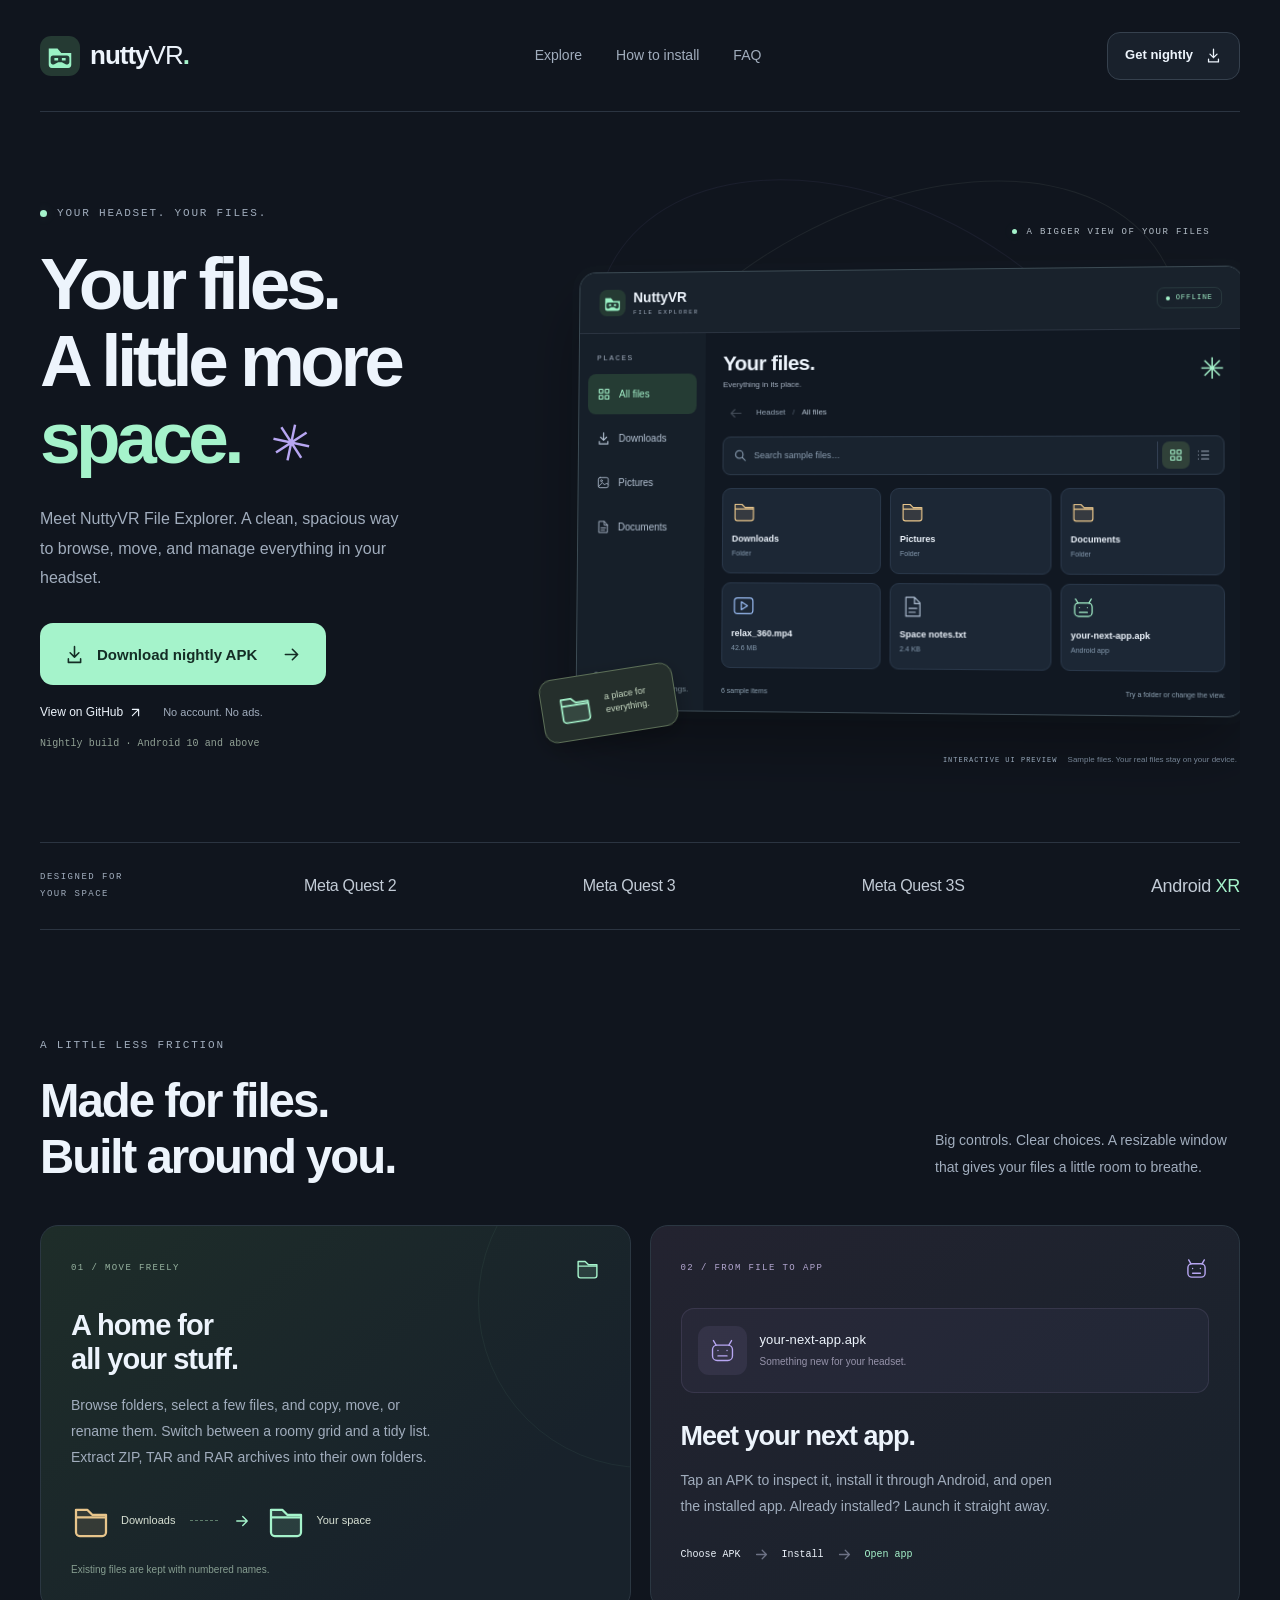
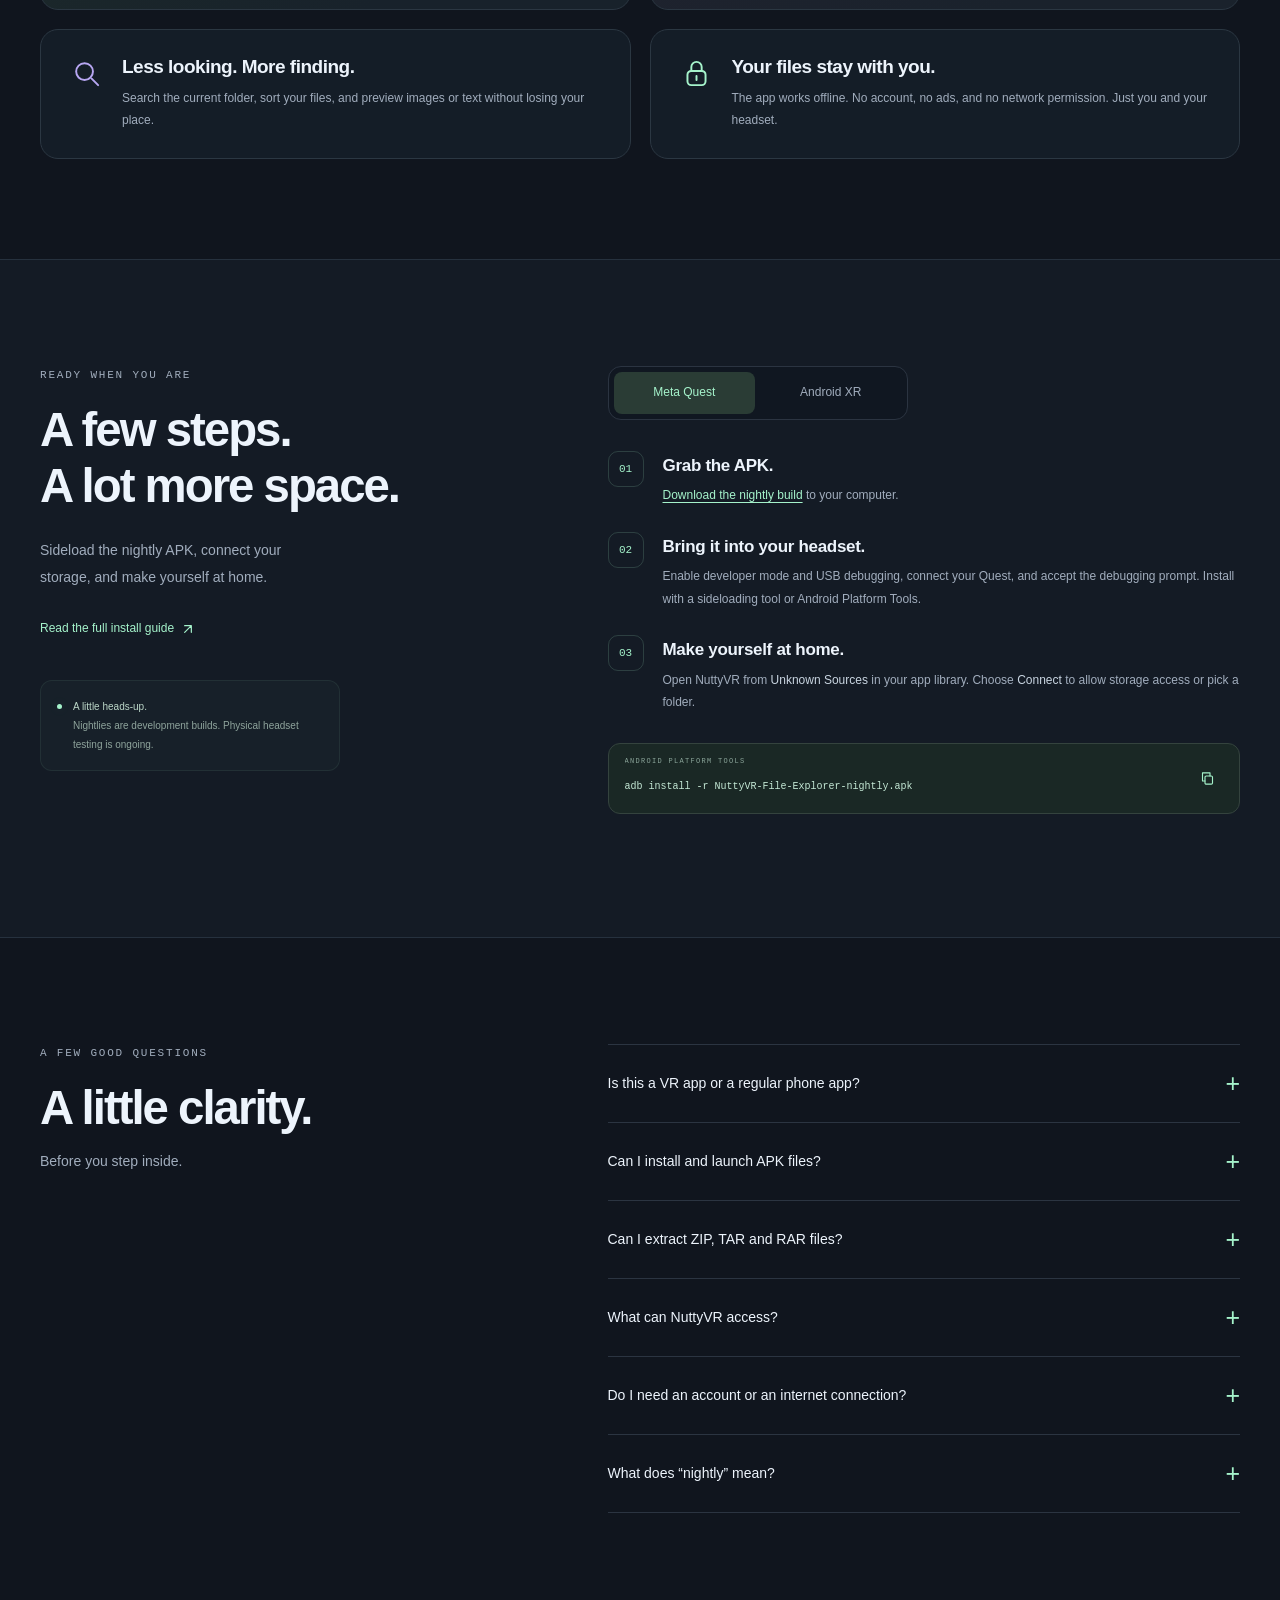
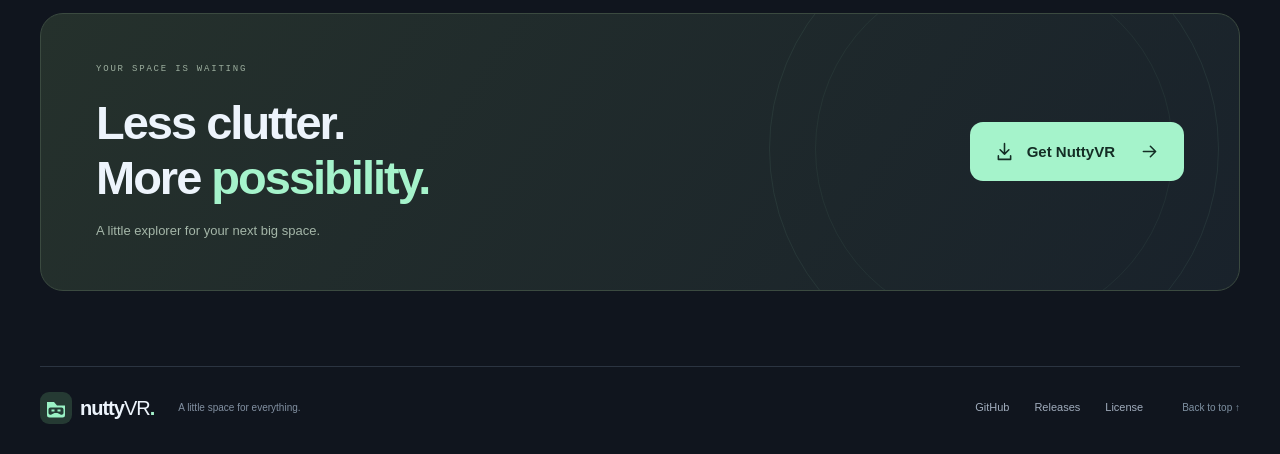
==== commit 588b1c45: "Add ZIP, TAR and RAR extraction in NuttyVR 1.2.0" ====
--- a/website/index.html
+++ b/website/index.html
@@ -4,7 +4,7 @@
   <meta charset="utf-8">
   <meta name="viewport" content="width=device-width, initial-scale=1">
   <meta name="theme-color" content="#10151e">
-  <meta name="description" content="Meet NuttyVR File Explorer. A spacious Android file manager designed for Meta Quest and Android XR, with APK installation, previews, and a clean VR-friendly interface.">
+  <meta name="description" content="Meet NuttyVR File Explorer. A spacious Android file manager designed for Meta Quest and Android XR, with archive extraction, APK installation, previews, and a clean VR-friendly interface.">
   <meta property="og:type" content="website">
   <meta property="og:title" content="NuttyVR File Explorer — a little more space.">
   <meta property="og:description" content="Your headset. Your files. Download the NuttyVR nightly APK and make a little room for everything.">
@@ -83,7 +83,7 @@
     <section class="features wrap section" id="explore" aria-labelledby="features-title">
       <div class="section-heading"><div><p class="eyebrow">A LITTLE LESS FRICTION</p><h2 id="features-title">Made for files.<br>Built around you.</h2></div><p>Big controls. Clear choices. A resizable window that gives your files a little room to breathe.</p></div>
       <div class="feature-layout">
-        <article class="feature feature-main"><div class="feature-top"><span class="feature-number">01 / MOVE FREELY</span><svg class="icon" aria-hidden="true"><use href="#i-folder"/></svg></div><h3>A home for<br>all your stuff.</h3><p>Browse folders, select a few files, and copy, move, or rename them. Switch between a roomy grid and a tidy list.</p><div class="file-flow" aria-hidden="true"><div class="flow-folder"><svg><use href="#i-folder"/></svg><span>Downloads</span></div><span class="flow-line"></span><svg class="flow-arrow"><use href="#i-arrow"/></svg><div class="flow-folder destination"><svg><use href="#i-folder"/></svg><span>Your space</span></div></div><p class="feature-footnote">Existing files are kept with numbered names.</p></article>
+        <article class="feature feature-main"><div class="feature-top"><span class="feature-number">01 / MOVE FREELY</span><svg class="icon" aria-hidden="true"><use href="#i-folder"/></svg></div><h3>A home for<br>all your stuff.</h3><p>Browse folders, select a few files, and copy, move, or rename them. Switch between a roomy grid and a tidy list. Extract ZIP, TAR and RAR archives into their own folders.</p><div class="file-flow" aria-hidden="true"><div class="flow-folder"><svg><use href="#i-folder"/></svg><span>Downloads</span></div><span class="flow-line"></span><svg class="flow-arrow"><use href="#i-arrow"/></svg><div class="flow-folder destination"><svg><use href="#i-folder"/></svg><span>Your space</span></div></div><p class="feature-footnote">Existing files are kept with numbered names.</p></article>
         <article class="feature feature-apk"><div class="feature-top"><span class="feature-number">02 / FROM FILE TO APP</span><svg class="icon" aria-hidden="true"><use href="#i-apk"/></svg></div><div class="apk-file" aria-hidden="true"><div class="apk-file-icon"><svg><use href="#i-apk"/></svg></div><span>your-next-app.apk<small>Something new for your headset.</small></span></div><h3>Meet your next app.</h3><p>Tap an APK to inspect it, install it through Android, and open the installed app. Already installed? Launch it straight away.</p><div class="apk-steps"><span>Choose APK</span><svg class="icon" aria-hidden="true"><use href="#i-arrow"/></svg><span>Install</span><svg class="icon" aria-hidden="true"><use href="#i-arrow"/></svg><span class="mint">Open app</span></div></article>
         <article class="feature feature-compact"><svg class="feature-icon lavender" aria-hidden="true"><use href="#i-search"/></svg><div><h3>Less looking. More finding.</h3><p>Search the current folder, sort your files, and preview images or text without losing your place.</p></div></article>
         <article class="feature feature-compact"><svg class="feature-icon mint" aria-hidden="true"><use href="#i-lock"/></svg><div><h3>Your files stay with you.</h3><p>The app works offline. No account, no ads, and no network permission. Just you and your headset.</p></div></article>
@@ -97,7 +97,7 @@
         <div class="command-box"><div><span class="command-label">ANDROID PLATFORM TOOLS</span><code id="install-command">adb install -r NuttyVR-File-Explorer-nightly.apk</code></div><button type="button" class="icon-button copy-button" data-copy aria-label="Copy APK installation command"><svg class="icon" aria-hidden="true"><use href="#i-copy"/></svg></button></div><p class="copy-status" data-copy-status role="status" aria-live="polite"></p>
       </div></div></section>
 
-    <section class="faq wrap section" id="questions" aria-labelledby="faq-title"><div><p class="eyebrow">A FEW GOOD QUESTIONS</p><h2 id="faq-title">A little clarity.</h2><p>Before you step inside.</p></div><div class="faq-list"><details><summary>Is this a VR app or a regular phone app?<span aria-hidden="true">+</span></summary><p>NuttyVR is an Android APK designed for a floating, resizable window inside a headset. The interface uses large controls and the headset’s system pointer, controller, or hand input. This version is a 2D panel in VR, with device testing still needed across supported headsets.</p></details><details><summary>Can I install and launch APK files?<span aria-hidden="true">+</span></summary><p>Yes. Tap a standalone <code>.apk</code> file in NuttyVR, choose Install APK, allow installation if prompted, and confirm Android’s installer. Then choose Open app. APK bundles such as <code>.apks</code> and <code>.xapk</code> are not supported.</p></details><details><summary>What can NuttyVR access?<span aria-hidden="true">+</span></summary><p>You choose. Grant shared-storage access or use Android’s folder picker for a specific folder. USB storage can appear if the headset exposes it. Android’s restrictions on private app folders, including Android/data and Android/obb, still apply.</p></details><details><summary>Do I need an account or an internet connection?<span aria-hidden="true">+</span></summary><p>No. Download the APK here, then use the app offline. NuttyVR has no account requirement, ads, or network permission. The website uses GitHub to provide downloads and release information.</p></details><details><summary>What does “nightly” mean?<span aria-hidden="true">+</span></summary><p>A nightly is a development build that can change as the project grows. This download is the latest published nightly. Check the <a href="https://github.com/nuttyinc578/the-nuttyVR-file-explore/releases/tag/nightly">release notes</a> for its source and build details, and use disposable files when trying new file operations.</p></details></div></section>
+    <section class="faq wrap section" id="questions" aria-labelledby="faq-title"><div><p class="eyebrow">A FEW GOOD QUESTIONS</p><h2 id="faq-title">A little clarity.</h2><p>Before you step inside.</p></div><div class="faq-list"><details><summary>Is this a VR app or a regular phone app?<span aria-hidden="true">+</span></summary><p>NuttyVR is an Android APK designed for a floating, resizable window inside a headset. The interface uses large controls and the headset’s system pointer, controller, or hand input. This version is a 2D panel in VR, with device testing still needed across supported headsets.</p></details><details><summary>Can I install and launch APK files?<span aria-hidden="true">+</span></summary><p>Yes. Tap a standalone <code>.apk</code> file in NuttyVR, choose Install APK, allow installation if prompted, and confirm Android’s installer. Then choose Open app. APK bundles such as <code>.apks</code> and <code>.xapk</code> are not supported.</p></details><details><summary>Can I extract ZIP, TAR and RAR files?<span aria-hidden="true">+</span></summary><p>Yes. Tap a <code>.zip</code>, <code>.tar</code>, <code>.tar.gz</code>, <code>.tgz</code> or single-volume <code>.rar</code> file and choose Extract. NuttyVR creates a new folder beside it, keeps existing files, and shows progress with a Cancel button. RAR4 and RAR5 are supported. Password protected archives, multipart RAR and archive links are not supported.</p></details><details><summary>What can NuttyVR access?<span aria-hidden="true">+</span></summary><p>You choose. Grant shared-storage access or use Android’s folder picker for a specific folder. USB storage can appear if the headset exposes it. Android’s restrictions on private app folders, including Android/data and Android/obb, still apply.</p></details><details><summary>Do I need an account or an internet connection?<span aria-hidden="true">+</span></summary><p>No. Download the APK here, then use the app offline. NuttyVR has no account requirement, ads, or network permission. The website uses GitHub to provide downloads and release information.</p></details><details><summary>What does “nightly” mean?<span aria-hidden="true">+</span></summary><p>A nightly is a development build that can change as the project grows. This download is the latest published nightly. Check the <a href="https://github.com/nuttyinc578/the-nuttyVR-file-explore/releases/tag/nightly">release notes</a> for its source and build details, and use disposable files when trying new file operations.</p></details></div></section>
 
     <section class="closing wrap"><div class="closing-orbit" aria-hidden="true"></div><div><p class="eyebrow">YOUR SPACE IS WAITING</p><h2>Less clutter.<br>More <span class="mint">possibility.</span></h2><p>A little explorer for your next big space.</p></div><a class="button button-primary" href="https://github.com/nuttyinc578/the-nuttyVR-file-explore/releases/download/nightly/NuttyVR-File-Explorer-nightly.apk"><svg class="icon" aria-hidden="true"><use href="#i-download"/></svg> Get NuttyVR <svg class="icon end-arrow" aria-hidden="true"><use href="#i-arrow"/></svg></a></section>
   </main>
--- a/website/styles.css
+++ b/website/styles.css
@@ -7,6 +7,7 @@
 .install-section{background:#141b25;border-block:1px solid #26313e}.install-layout{display:grid;grid-template-columns:.85fr 1.15fr;gap:100px}.install-intro>p:not(.eyebrow){font-size:14px;color:var(--muted);max-width:295px;line-height:1.9;margin-top:23px}.text-link{display:inline-flex;align-items:center;gap:6px;font-size:12px;color:var(--mint);margin-top:15px}.text-link .icon{width:16px;height:16px}.text-link:hover{text-decoration:underline;text-underline-offset:4px}.nightly-note{display:flex;align-items:flex-start;gap:11px;margin-top:40px;max-width:300px;padding:16px;background:#a5f3cb06;border:1px solid #a5f3cb12;border-radius:12px}.nightly-note .status-dot{margin-top:7px;width:5px;height:5px}.nightly-note p{margin:0;font-size:10px;line-height:1.9;color:#8fa49c}.nightly-note strong{display:block;color:#bcd7c8;font-weight:500}.platform-tabs{display:flex;gap:5px;background:#101721;border:1px solid var(--line);padding:5px;border-radius:13px;margin-bottom:31px;max-width:300px}.platform-tabs button{min-height:42px;padding:10px 18px;border-radius:8px;flex:1;white-space:nowrap;font-size:12px;background:transparent;color:var(--muted)}.platform-tabs button[aria-selected=true]{background:#2a3c35;color:var(--mint)}.platform-tabs button:hover{background:#23312f}.install-steps{list-style:none;padding:0;margin:0;display:flex;flex-direction:column;gap:25px}.install-steps li{display:flex;gap:19px;align-items:flex-start}.step-number{font:11px var(--mono);color:var(--mint);border:1px solid #a5f3cb2b;border-radius:10px;width:36px;min-width:36px;height:36px;display:flex;align-items:center;justify-content:center}.install-steps h3{margin:1px 0 5px;font-size:17px;font-weight:550;letter-spacing:-.3px}.install-steps p{font-size:12px;line-height:1.9;color:var(--muted);margin:0}.install-steps a{color:var(--mint);text-decoration:underline;text-underline-offset:3px}.install-steps strong{color:#c9d5e1;font-weight:500}.command-box{display:flex;align-items:center;justify-content:space-between;gap:8px;border:1px solid #34433e;background:#1a2825;border-radius:12px;padding:13px 12px 13px 16px;margin-top:29px;min-width:0}.command-box>div{min-width:0;overflow-x:auto;padding-bottom:3px}.command-label{display:block;font:7px var(--mono);letter-spacing:1.3px;color:#8ba59a;margin-bottom:6px}.command-box code{color:#c5e9d6;font:10px var(--mono);white-space:nowrap}.copy-button{min-width:40px;min-height:40px;color:var(--mint)}.copy-status{color:var(--mint);font-size:10px;margin:5px 0 0;min-height:18px}.platform-guide[hidden]{display:none}
 .faq{display:grid;grid-template-columns:.85fr 1.15fr;gap:100px}.faq>div>p:not(.eyebrow){color:var(--muted);font-size:14px}.faq-list{border-top:1px solid var(--line)}.faq details{border-bottom:1px solid var(--line)}.faq summary{display:flex;align-items:center;justify-content:space-between;gap:24px;min-height:77px;cursor:pointer;font-size:14px;font-weight:500;list-style:none;padding:18px 0}.faq summary::-webkit-details-marker{display:none}.faq summary>span{font-size:25px;font-weight:300;color:var(--mint);transition:transform .2s}.faq details[open] summary>span{transform:rotate(45deg)}.faq details p{margin:0 30px 22px 0;color:var(--muted);font-size:12px;line-height:1.95}.faq details a{color:var(--mint);text-decoration:underline;text-underline-offset:3px}.faq details code{font-family:var(--mono);font-size:11px;color:#c9d5df}.closing{display:flex;align-items:center;justify-content:space-between;gap:30px;background:linear-gradient(125deg,#25312c,#19222b);border:1px solid #3b4a40;border-radius:23px;padding:48px 55px;position:relative;overflow:hidden;isolation:isolate}.closing h2{font-size:47px}.closing p:not(.eyebrow){color:#a4b6a8;font-size:13px;margin:15px 0 0}.closing .eyebrow{color:#9cae9e;font-size:9px}.closing .button{flex-shrink:0;position:relative;z-index:1}.closing-orbit{position:absolute;right:20px;top:-90px;width:450px;height:450px;border:1px solid #a5f3cb13;border-radius:50%;z-index:-1}.closing-orbit:after{content:"";position:absolute;inset:45px;border:1px solid #a5f3cb0e;border-radius:50%}.site-footer{margin-top:75px;margin-bottom:30px;padding-top:25px;border-top:1px solid var(--line);display:flex;align-items:center;gap:24px;flex-wrap:wrap}.footer-brand{font-size:20px;gap:8px}.site-footer>p{font-size:10px;color:#8290a1;margin:0}.site-footer nav{display:flex;gap:25px;margin-left:auto;font-size:11px;color:var(--muted)}.back-to-top{color:#7f91a2;font-size:10px;margin-left:15px}.reveal-in{animation:appear .6s ease both}@keyframes appear{from{opacity:0;transform:translateY(12px)}to{opacity:1;transform:translateY(0)}}
 .hero{overflow:clip;isolation:isolate}
+.install-layout>* , .faq>*{min-width:0}
 @media(min-width:1500px){.hero{gap:45px}.hero-visual{margin-left:0}}@media(max-width:1100px){.wrap{width:calc(100% - 56px)}.hero{gap:14px;grid-template-columns:.86fr 1.14fr;padding-top:62px;padding-bottom:61px;min-height:660px}.hero h1{font-size:62px;letter-spacing:-3.7px}.spark{font-size:38px;margin-left:20px}.hero-description{font-size:14px;max-width:310px}.hero-download{font-size:12px;gap:8px;padding-inline:17px}.hero-links{gap:12px;font-size:10px}.hero-links>span{font-size:9px}.window-body{grid-template-columns:108px minmax(0,1fr)}.preview-main{padding:16px 12px 0}.place{font-size:8px;padding-inline:6px;gap:6px}.preview-sidebar{padding-inline:7px}.file-grid{gap:6px}.demo-file{padding:9px 7px 7px}.demo-file strong{font-size:8px}.demo-file small{font-size:6px}.floating-folder{left:-15px;bottom:15px;width:118px;padding:11px;gap:8px}.floating-folder span{font-size:8px}.folder-sticker{width:30px;height:30px}.preview-caption{bottom:-12px;font-size:7px;left:-10px}.preview-caption>span{font-size:6px}.orbit-one{width:110%;height:370px;top:38px;left:-6%}.orbit-two{width:108%;height:370px;top:35px;left:-6%}.device-list{gap:20px;font-size:14px}.device-xr{font-size:16px}.install-layout,.faq{gap:60px}.feature{padding:25px}.flow-folder{font-size:10px;gap:7px}.flow-folder svg{width:34px;height:34px}.flow-line{width:17px}.file-flow{gap:10px}.section{padding-block:85px}.closing{padding:40px}.closing h2{font-size:41px}}
 @media(max-width:850px){.main-nav{gap:20px;font-size:12px}.site-header{min-height:90px;gap:20px}.brand{font-size:23px}.hero{grid-template-columns:1fr;gap:20px;padding-top:55px;min-height:0}.hero-copy{max-width:550px}.hero h1{font-size:78px;line-height:1.04;letter-spacing:-4px}.hero-description{max-width:400px;font-size:16px}.hero-download{font-size:15px;padding-inline:22px}.hero-links{font-size:12px;gap:22px}.hero-links>span{font-size:11px}.hero-visual{width:92%;max-width:620px;margin:10px auto 0;padding-top:47px;padding-bottom:43px}.window-body{grid-template-columns:140px minmax(0,1fr)}.preview-main{padding:20px 19px 0}.preview-heading h2{font-size:24px}.place{font-size:11px;padding-inline:10px;gap:10px}.preview-search input{font-size:10px}.demo-file{min-height:90px;padding:11px}.demo-file strong{font-size:10px}.demo-file small{font-size:8px}.floating-label{top:5px;right:10px}.floating-folder{width:139px;bottom:16px;left:-22px;padding:14px;gap:12px}.folder-sticker{width:37px;height:37px}.floating-folder span{font-size:10px}.preview-caption{font-size:8px;bottom:-7px}.preview-caption>span{font-size:7px}.preview-path{font-size:9px}.preview-footer{font-size:8px}.compatibility{flex-direction:column;align-items:flex-start;gap:17px}.compatibility-label{max-width:none;font-size:9px}.device-list{width:100%;gap:20px;flex-wrap:wrap;font-size:14px}.section-heading{align-items:flex-start}.section-heading>p{max-width:240px;font-size:12px}.section h2{font-size:39px}.feature{padding:24px}.feature h3{font-size:26px}.feature p{font-size:12px}.feature-main{min-height:350px}.file-flow{gap:7px}.flow-folder{font-size:8px;gap:7px}.flow-folder svg{width:29px;height:29px}.flow-line{display:none}.feature-apk h3{font-size:23px}.apk-file{padding:13px 11px;gap:10px}.apk-file>span{font-size:11px}.apk-file small{font-size:8px}.apk-steps{font-size:8px;gap:7px}.feature-compact{gap:14px}.feature-compact h3{font-size:17px}.feature-compact p{font-size:11px}.feature-icon{width:25px;height:25px}.install-layout,.faq{grid-template-columns:1fr;gap:40px}.install-intro{max-width:500px}.install-intro>p:not(.eyebrow){max-width:420px}.nightly-note{max-width:420px;margin-top:20px}.install-steps p{font-size:14px}.install-steps h3{font-size:18px}.platform-tabs{margin-bottom:28px}.command-box code{font-size:12px}.command-label{font-size:8px}.faq{gap:25px}.faq summary{font-size:16px}.faq details p{font-size:14px}.closing h2{font-size:35px}.closing .button{font-size:13px;padding-inline:18px}.closing .end-arrow{margin-left:5px}.closing{padding:35px;gap:15px}.site-footer>p{display:none}.site-footer nav{gap:18px}.back-to-top{margin-left:0}}
 @media(max-width:560px){html{scroll-padding-top:20px}.wrap{width:calc(100% - 36px)}.site-header{min-height:82px;gap:10px}.brand{font-size:23px;gap:8px}.brand img{width:34px;height:34px}.main-nav{display:none}.button-small{padding:10px 13px;font-size:12px;min-height:44px;gap:7px}.hero{padding-top:42px;padding-bottom:47px;gap:25px}.eyebrow{font-size:9px;letter-spacing:1.3px;margin-bottom:21px}.hero h1{font-size:clamp(56px,14.8vw,78px);letter-spacing:-3.3px;margin-bottom:24px}.spark{font-size:36px;margin-left:25px}.hero-description{font-size:14px;line-height:1.8;max-width:340px;margin-bottom:25px}.hero-download{min-height:58px;font-size:13px;width:100%;max-width:355px;justify-content:flex-start;padding-inline:20px}.hero-download .end-arrow{margin-left:auto}.hero-links{font-size:11px;gap:20px;margin-top:16px;justify-content:space-between;max-width:355px}.hero-links>span{font-size:10px}.release-meta{font-size:8px;margin-top:12px}.hero-visual{width:100%;margin-top:0;padding-top:38px;padding-bottom:37px}.floating-label{right:7px;top:6px;font-size:7px;letter-spacing:1px}.explorer-window{transform:none;border-radius:13px}.window-header{height:51px;padding-inline:14px}.window-body{grid-template-columns:minmax(0,1fr);min-height:350px}.preview-sidebar{display:none}.preview-main{padding:18px 15px 0}.preview-heading h2{font-size:24px}.preview-heading p{font-size:9px}.preview-brand{font-size:13px}.preview-brand small{font-size:6px}.preview-search{min-height:42px}.preview-search input{font-size:11px;min-height:36px}.preview-search>.icon{width:16px;height:16px}.view-toggle .icon-button{min-height:32px;min-width:30px}.file-grid{min-height:190px;gap:8px}.demo-file{min-height:90px;padding:12px 9px 10px}.demo-file strong{font-size:10px}.demo-file small{font-size:8px}.demo-file .file-icon{width:26px;height:26px;margin-bottom:9px}.file-grid.list-view{min-height:190px;max-height:190px}.file-grid.list-view .demo-file{min-height:43px}.file-grid.list-view .demo-file small{font-size:8px}.floating-folder{left:7px;bottom:18px;width:118px;padding:9px 11px;gap:8px;border-radius:11px;transform:rotate(-7deg)}.folder-sticker{width:29px;height:29px}.floating-folder span{font-size:8px}.preview-caption{bottom:-13px;right:0;left:0;text-align:center;font-size:7px;line-height:1.8}.preview-caption>span{display:block;font-size:7px;margin-right:0}.orbit-one{height:320px;top:60px}.orbit-two{height:320px;top:60px}.compatibility{padding-block:23px;gap:14px}.compatibility-label{font-size:8px;letter-spacing:1.3px}.device-list{display:grid;grid-template-columns:1fr 1fr;gap:14px 22px;font-size:14px}.device-xr{font-size:16px}.section{padding-block:60px}.section h2{font-size:36px;letter-spacing:-1.7px}.section-heading{display:block;margin-bottom:26px}.section-heading>p{max-width:330px;font-size:13px;margin-top:18px}.feature-layout{grid-template-columns:1fr;gap:14px}.feature{padding:25px}.feature-main{min-height:360px}.feature h3{font-size:29px}.feature p{font-size:14px;line-height:1.8;max-width:none}.feature-top{margin-bottom:24px}.feature-number{font-size:9px}.file-flow{gap:14px;padding-top:25px}.flow-folder{font-size:11px;gap:10px}.flow-folder svg{width:36px;height:36px}.flow-line{display:block;width:16px}.feature p.feature-footnote{font-size:10px}.feature-apk h3{font-size:27px}.apk-file{padding:15px 13px;gap:13px}.apk-file>span{font-size:12px}.apk-file small{font-size:9px}.apk-steps{font-size:9px;gap:12px;margin-top:24px}.feature-compact{padding:23px;gap:18px}.feature-compact h3{font-size:19px}.feature-compact p{font-size:12px}.feature-icon{width:27px;height:27px}.install-layout{gap:30px}.install-intro>p:not(.eyebrow){font-size:14px;margin-top:20px}.nightly-note{margin-top:23px}.nightly-note p{font-size:11px}.platform-tabs{width:100%;max-width:none}.platform-tabs button{min-height:43px;font-size:13px}.install-steps{gap:23px}.install-steps li{gap:13px}.install-steps h3{font-size:17px}.install-steps p{font-size:13px}.step-number{width:32px;min-width:32px;height:32px;font-size:10px}.command-box{padding-inline:12px;margin-top:25px}.command-box code{font-size:9px}.copy-button{min-width:34px}.faq{gap:22px}.faq summary{font-size:14px;min-height:77px}.faq details p{font-size:13px;margin-right:5px}.closing{display:block;padding:30px 25px;border-radius:18px}.closing h2{font-size:36px;letter-spacing:-1.5px}.closing .eyebrow{font-size:8px}.closing p:not(.eyebrow){font-size:12px}.closing .button{margin-top:27px;min-height:56px;width:100%;justify-content:flex-start;font-size:14px}.closing .end-arrow{margin-left:auto}.site-footer{margin-top:48px;gap:20px 15px;margin-bottom:23px;padding-top:22px}.footer-brand{font-size:20px}.footer-brand img{width:29px;height:29px}.site-footer nav{gap:16px;font-size:10px}.back-to-top{width:100%;font-size:10px;margin-top:0}.preview-footer{font-size:8px}}
